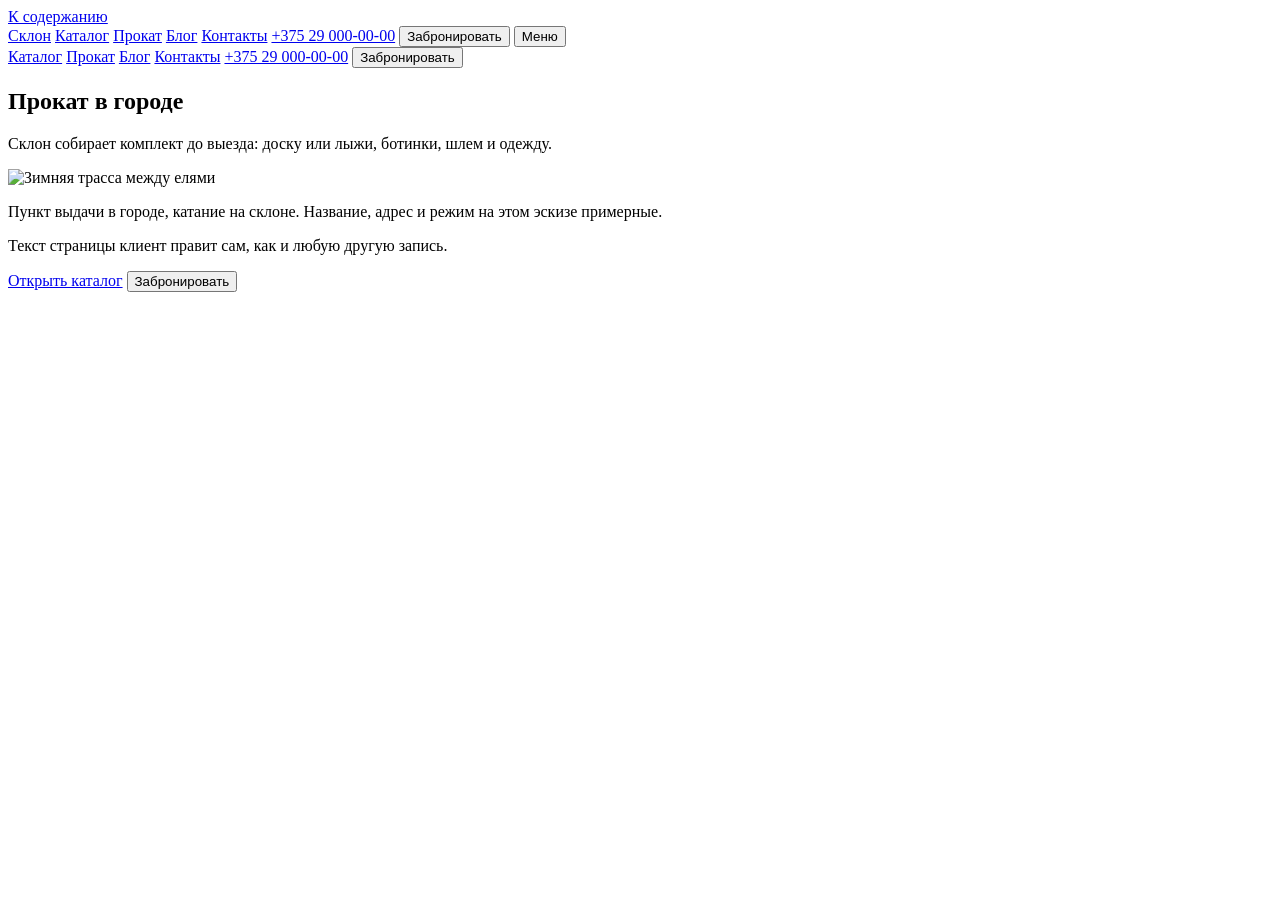
==== about.html @ 4aebed2d "Initial commit: prokat-eskiz from OpenServer" ====
<!DOCTYPE html>
<html lang="ru">
<head>
  <meta charset="utf-8">
  <meta name="viewport" content="width=device-width, initial-scale=1, viewport-fit=cover">
  <meta name="theme-color" content="#18191b">
  <title>О нас. Склон</title>
  <link rel="stylesheet" href="css/site.css">
</head>
<body class="site-page">
<a class="skip" href="#main">К содержанию</a>

<header class="bar">
  <a class="logo" href="index.html">Склон</a>
  <a class="bar-link" href="catalog.html">Каталог</a>
  <a class="bar-link" href="index.html#prokat">Прокат</a>
  <a class="bar-link" href="blog.html">Блог</a>
  <a class="bar-link" href="index.html#kontakty">Контакты</a>
  <span class="spacer"></span>
  <a class="bar-link phone-link" href="tel:+375290000000">+375 29 000-00-00</a>
  <button class="btn" type="button" data-open-book>Забронировать</button>
  <button class="burger" type="button" aria-expanded="false" aria-controls="nav">Меню</button>
</header>
<nav class="nav-panel" id="nav" aria-label="Разделы">
  <a href="catalog.html">Каталог</a>
  <a href="index.html#prokat">Прокат</a>
  <a href="blog.html">Блог</a>
  <a href="index.html#kontakty">Контакты</a>
  <a href="tel:+375290000000">+375 29 000-00-00</a>
  <button class="btn" type="button" data-open-book>Забронировать</button>
</nav>

<main id="main" class="paper article-page">
  <article class="article">
    <h1>Прокат в городе</h1>
    <p class="article-lead">Склон собирает комплект до выезда: доску или лыжи, ботинки, шлем и одежду.</p>
    <img class="article-hero" src="assets/photos/ski-slope-l-kken-verk.jpg" alt="Зимняя трасса между елями" width="1920" height="1280">
    <div class="article-body">
      <p>Пункт выдачи в городе, катание на склоне. Название, адрес и режим на этом эскизе примерные.</p>
      <p>Текст страницы клиент правит сам, как и любую другую запись.</p>
      <div class="article-actions">
        <a class="btn" href="catalog.html">Открыть каталог</a>
        <button class="text-link" type="button" data-open-book>Забронировать</button>
      </div>
    </div>
  </article>
</main>

<script src="js/site.js"></script>
</body>
</html>
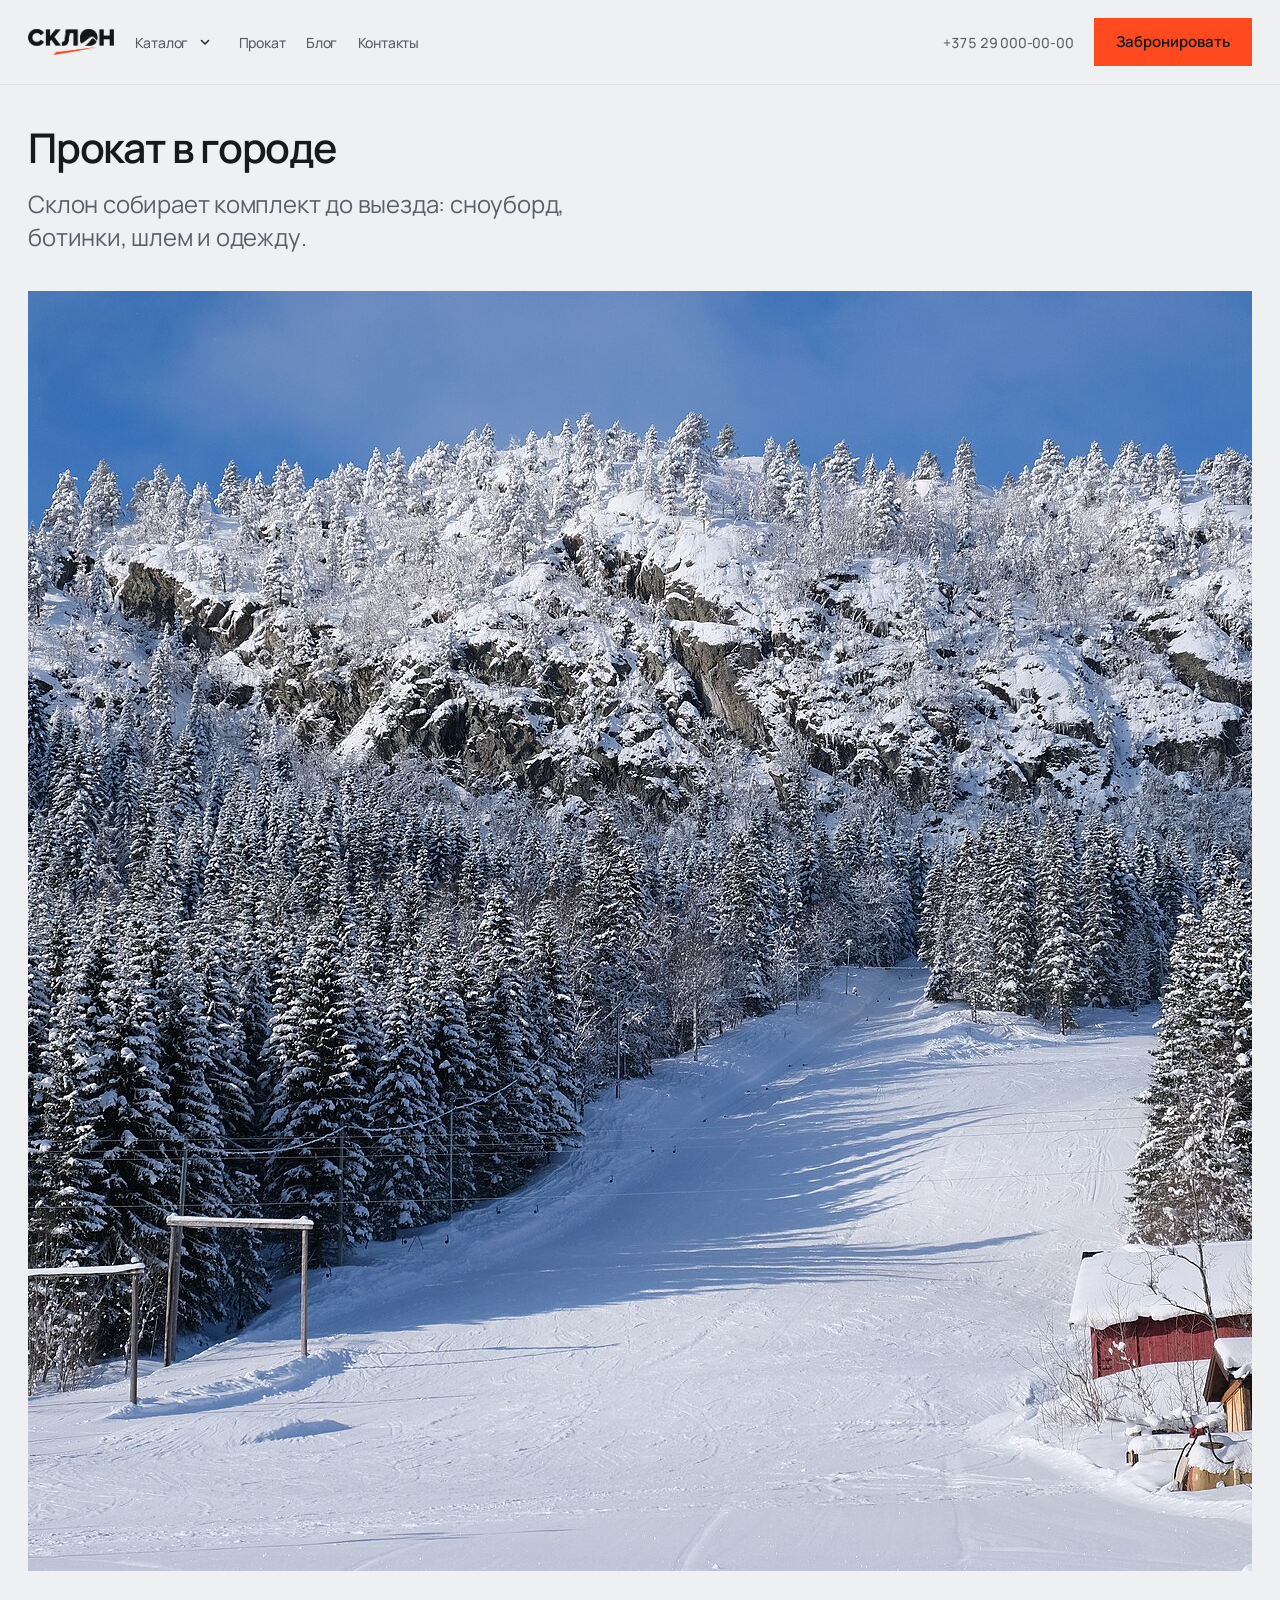
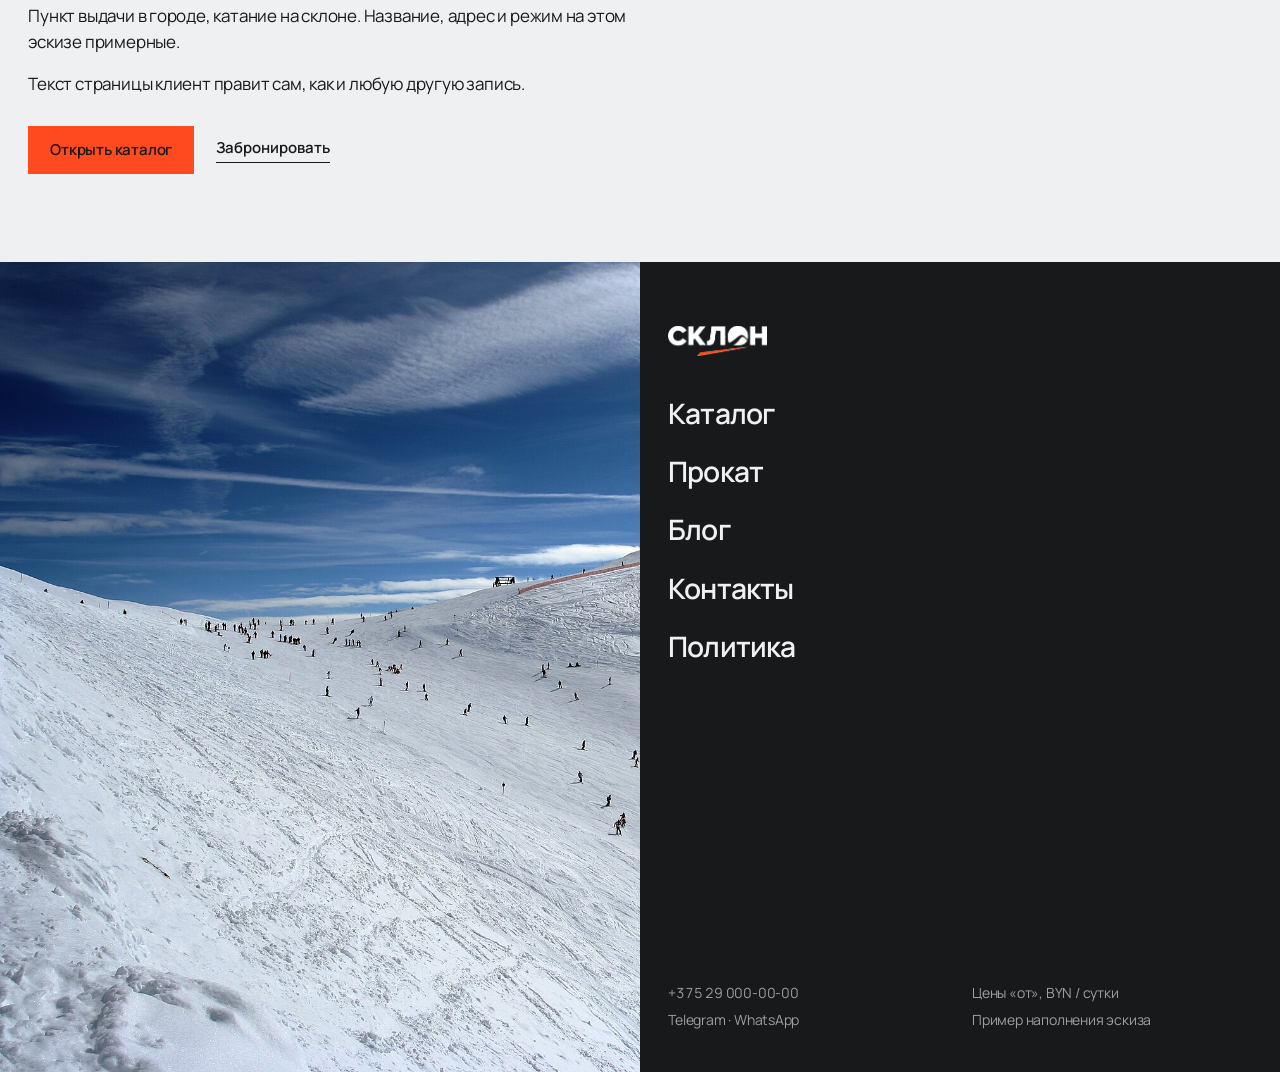
==== commit 7fa310fb: "Sync OpenServer edits: logos, pages, catalog nav Add logo assets and logos.html; refresh site CSS/JS" ====
--- a/about.html
+++ b/about.html
@@ -33,7 +33,7 @@
 <main id="main" class="paper article-page">
   <article class="article">
     <h1>Прокат в городе</h1>
-    <p class="article-lead">Склон собирает комплект до выезда: доску или лыжи, ботинки, шлем и одежду.</p>
+    <p class="article-lead">Склон собирает комплект до выезда: сноуборд, ботинки, шлем и одежду.</p>
     <img class="article-hero" src="assets/photos/ski-slope-l-kken-verk.jpg" alt="Зимняя трасса между елями" width="1920" height="1280">
     <div class="article-body">
       <p>Пункт выдачи в городе, катание на склоне. Название, адрес и режим на этом эскизе примерные.</p>
--- a/css/site.css
+++ b/css/site.css
@@ -0,0 +1,1263 @@
+@font-face {
+  font-family: Manrope;
+  font-style: normal;
+  font-weight: 400 700;
+  font-display: swap;
+  src: url("../assets/fonts/manrope-cyrillic.woff2") format("woff2");
+  unicode-range: U+0301, U+0400-045F, U+0490-0491, U+04B0-04B1, U+2116;
+}
+@font-face {
+  font-family: Manrope;
+  font-style: normal;
+  font-weight: 400 700;
+  font-display: swap;
+  src: url("../assets/fonts/manrope-latin.woff2") format("woff2");
+  unicode-range: U+0000-00FF, U+0131, U+0152-0153, U+02BB-02BC, U+02C6, U+02DA, U+02DC, U+2000-206F, U+20AC, U+2122;
+}
+
+:root {
+  --bg: #18191b;
+  --surface: #222427;
+  --ink: #eff0f1;
+  --muted: #9c9ea3;
+  --accent: #ff4a1f;
+  --accent-ink: #18191b;
+  --paper: #eff0f1;
+  --paper-ink: #18191b;
+  --paper-muted: #5a6068;
+  --paper-surface: #e0e3e6;
+  --margin: clamp(16px, 2.2vw, 32px);
+  --font: Manrope, "Segoe UI", sans-serif;
+  --step-small: 0.8125rem;
+  --step-body: 1.0625rem;
+  --step-lead: clamp(1.2rem, 1.05rem + 0.55vw, 1.5rem);
+  --step-head: clamp(1.85rem, 1.2rem + 2.2vw, 2.75rem);
+  --step-display: clamp(2.75rem, 1.4rem + 5.5vw, 5.5rem);
+  --ease: cubic-bezier(0.16, 1, 0.3, 1);
+  --safe-t: env(safe-area-inset-top, 0px);
+  --safe-b: env(safe-area-inset-bottom, 0px);
+  --safe-l: env(safe-area-inset-left, 0px);
+  --safe-r: env(safe-area-inset-right, 0px);
+}
+
+*, *::before, *::after { box-sizing: border-box; }
+html {
+  scroll-behavior: smooth;
+  -webkit-tap-highlight-color: transparent;
+}
+body {
+  margin: 0;
+  background: var(--bg);
+  color: var(--ink);
+  font-family: var(--font);
+  font-size: var(--step-body);
+  font-weight: 400;
+  line-height: 1.5;
+  letter-spacing: -0.012em;
+  font-variant-numeric: tabular-nums;
+  overflow-x: clip;
+  padding-left: var(--safe-l);
+  padding-right: var(--safe-r);
+}
+img, video { max-width: 100%; display: block; }
+a { color: inherit; text-decoration: none; }
+button, input, select, textarea { font: inherit; }
+:focus-visible {
+  outline: 2px solid var(--accent);
+  outline-offset: 3px;
+}
+.btn:focus-visible { outline-offset: 3px; }
+
+.skip {
+  position: absolute;
+  left: -999px;
+  top: 0;
+}
+.skip:focus {
+  left: calc(var(--margin) + var(--safe-l));
+  top: calc(12px + var(--safe-t));
+  z-index: 100;
+  background: var(--accent);
+  color: var(--accent-ink);
+  padding: 10px 14px;
+}
+
+/* ——— Header ——— */
+.bar {
+  position: absolute;
+  top: 0; left: 0; right: 0;
+  z-index: 20;
+  display: flex;
+  align-items: center;
+  gap: clamp(12px, 1.6vw, 28px);
+  padding: calc(18px + var(--safe-t)) var(--margin) 18px;
+  color: #fff;
+}
+.logo {
+  display: inline-flex;
+  align-items: center;
+  flex-shrink: 0;
+  line-height: 0;
+}
+.logo img {
+  display: block;
+  height: 26px;
+  width: auto;
+}
+.logo .logo-on-dark { display: none; }
+.logo .logo-on-light { display: block; }
+/* Dark hero header / footer: white wordmark */
+body:not(.site-page):not(.product-page) .bar .logo .logo-on-light { display: none; }
+body:not(.site-page):not(.product-page) .bar .logo .logo-on-dark { display: block; }
+.footer-menu .logo .logo-on-light { display: none; }
+.footer-menu .logo .logo-on-dark { display: block; height: 30px; }
+.bar-link {
+  font-size: 14px;
+  font-weight: 500;
+  color: rgba(255,255,255,.78);
+  white-space: nowrap;
+}
+.bar .spacer { flex: 1; min-width: 8px; }
+.btn {
+  display: inline-flex;
+  align-items: center;
+  justify-content: center;
+  min-height: 48px;
+  min-width: 48px;
+  padding: 0 22px;
+  background: var(--accent);
+  color: var(--accent-ink);
+  font-size: 15px;
+  font-weight: 600;
+  border: 0;
+  cursor: pointer;
+  touch-action: manipulation;
+  user-select: none;
+  transition: filter 160ms var(--ease), transform 160ms var(--ease);
+}
+.btn:active { transform: scale(0.98); }
+.btn.ink {
+  background: var(--paper-ink);
+  color: var(--paper);
+}
+.btn.ghost {
+  background: transparent;
+  color: inherit;
+  box-shadow: inset 0 0 0 1px currentColor;
+}
+.btn.wide { width: 100%; }
+.burger {
+  display: none;
+  background: none;
+  border: 0;
+  color: inherit;
+  font: inherit;
+  font-weight: 600;
+  cursor: pointer;
+  min-height: 44px;
+  min-width: 44px;
+  touch-action: manipulation;
+  user-select: none;
+}
+.nav-panel {
+  display: none;
+}
+
+/* Catalog dropdown in header */
+.nav-drop {
+  position: relative;
+  display: inline-flex;
+  align-items: center;
+  gap: 2px;
+}
+.nav-drop-chevron {
+  display: inline-flex;
+  align-items: center;
+  justify-content: center;
+  width: 26px;
+  height: 26px;
+  margin-left: 2px;
+  padding: 0;
+  border: 0;
+  border-radius: 0;
+  background: transparent;
+  color: inherit;
+  cursor: pointer;
+  flex-shrink: 0;
+  opacity: 0.9;
+  transition: transform 180ms var(--ease), opacity 160ms ease;
+}
+.nav-drop-chevron:hover,
+.nav-drop.is-open .nav-drop-chevron {
+  opacity: 1;
+}
+.nav-drop.is-open .nav-drop-chevron {
+  transform: rotate(180deg);
+}
+.nav-drop-panel {
+  display: none;
+  position: absolute;
+  top: 100%;
+  left: 0;
+  z-index: 40;
+  width: max(680px, min(900px, 78vw));
+  padding: 18px 8px 16px;
+  background: var(--paper);
+  color: var(--paper-ink);
+  border: 1px solid var(--paper-surface);
+  box-shadow: 0 18px 48px rgba(24, 25, 27, 0.2);
+  grid-template-columns: repeat(3, minmax(0, 1fr));
+  gap: 2px 8px;
+}
+/* Bridge: padding-top keeps cursor inside the panel while moving down */
+.nav-drop.is-open .nav-drop-panel,
+.nav-drop:hover .nav-drop-panel,
+.nav-drop:focus-within .nav-drop-panel {
+  display: grid;
+}
+.nav-drop-panel a {
+  display: block;
+  padding: 7px 10px;
+  font-size: 13px;
+  font-weight: 500;
+  color: var(--paper-ink);
+  line-height: 1.3;
+  overflow-wrap: anywhere;
+}
+.nav-drop-panel a:hover,
+.nav-drop-panel a:focus-visible {
+  background: var(--paper-surface);
+}
+.nav-drop-panel a:first-child {
+  grid-column: 1 / -1;
+  font-weight: 600;
+  border-bottom: 1px solid var(--paper-surface);
+  margin: 0 8px 6px;
+  padding: 6px 10px 12px;
+}
+.site-page .nav-drop-chevron,
+.product-page .nav-drop-chevron {
+  color: var(--paper-ink);
+}
+.nav-cats {
+  display: none;
+}
+
+/* ——— Hero ——— */
+.hero {
+  position: relative;
+  min-height: 100svh;
+  color: #fff;
+  overflow: hidden;
+}
+.hero-media {
+  position: absolute;
+  inset: 0;
+}
+.hero-media video,
+.hero-media img {
+  position: absolute;
+  inset: 0;
+  width: 100%;
+  height: 100%;
+  object-fit: cover;
+  object-position: 58% 40%;
+  opacity: 0;
+  transition: opacity 1.4s ease;
+}
+.hero-media .is-on { opacity: 1; }
+.hero-media::after {
+  content: "";
+  position: absolute;
+  inset: 0;
+  z-index: 1;
+  background:
+    linear-gradient(180deg, rgba(24,25,27,.42) 0%, rgba(24,25,27,.18) 40%, rgba(24,25,27,.72) 100%);
+}
+.hero-copy {
+  position: absolute;
+  inset: 0;
+  z-index: 2;
+  display: flex;
+  flex-direction: column;
+  justify-content: flex-end;
+  padding: 0 var(--margin) clamp(40px, 6vh, 64px);
+  max-width: none;
+  pointer-events: none;
+}
+.hero-copy > * { pointer-events: auto; }
+.hero-brand {
+  margin: 0 0 8px;
+  font-size: clamp(2.4rem, 6vw, 4.25rem);
+  font-weight: 700;
+  letter-spacing: -0.04em;
+  line-height: 0.95;
+  color: #fff;
+}
+.hero h1 {
+  margin: 0;
+  font-size: clamp(1.55rem, 2.2vw + 0.6rem, 2.35rem);
+  font-weight: 600;
+  line-height: 1.12;
+  letter-spacing: -0.03em;
+  max-width: 18ch;
+  text-wrap: balance;
+  text-transform: none;
+}
+.hero-lead {
+  margin: 18px 0 0;
+  max-width: 38ch;
+  font-size: 17px;
+  line-height: 1.45;
+  color: rgba(255,255,255,.9);
+}
+.hero-actions {
+  display: flex;
+  flex-wrap: wrap;
+  gap: 14px 22px;
+  align-items: center;
+  margin-top: 26px;
+}
+.hero .btn {
+  min-height: 52px;
+  padding: 0 26px;
+  font-size: 16px;
+}
+.text-cta {
+  font: inherit;
+  font-size: 15px;
+  font-weight: 600;
+  border: 0;
+  border-bottom: 1px solid rgba(255,255,255,.65);
+  padding: 0 0 2px;
+  background: none;
+  color: inherit;
+  cursor: pointer;
+}
+.js .hero-copy .hero-brand,
+.js .hero-copy h1,
+.js .hero-copy .hero-lead,
+.js .hero-copy .hero-actions {
+  opacity: 0;
+  transform: translateY(18px);
+  animation: rise 700ms var(--ease) forwards;
+}
+.js .hero-copy h1 { animation-delay: 90ms; }
+.js .hero-copy .hero-lead { animation-delay: 160ms; }
+.js .hero-copy .hero-actions { animation-delay: 220ms; }
+@keyframes rise {
+  to { opacity: 1; transform: none; }
+}
+
+/* ——— Paper / sections ——— */
+.paper { background: var(--paper); color: var(--paper-ink); }
+.section-head {
+  display: flex;
+  align-items: baseline;
+  justify-content: space-between;
+  gap: 20px;
+  margin: 0 0 40px;
+  padding: 0 var(--margin);
+}
+.section-head.tight { margin-bottom: 28px; padding: 0; max-width: none; }
+.section-head h2,
+.group-head h2,
+.how-intro h2,
+.benefits h2,
+.book-inner h2 {
+  margin: 0;
+  font-size: var(--step-head);
+  font-weight: 600;
+  letter-spacing: -0.03em;
+  line-height: 1.15;
+  text-wrap: balance;
+}
+.section-head p,
+.group-head p,
+.how-intro p {
+  margin: 8px 0 0;
+  font-size: 15px;
+  color: var(--paper-muted);
+  max-width: 46ch;
+  line-height: 1.45;
+}
+.text-link {
+  font-size: 15px;
+  font-weight: 600;
+  border-bottom: 1px solid currentColor;
+  flex-shrink: 0;
+}
+
+/* ——— Catalog (dir3: 4 cards + archive rows) ——— */
+.catalog {
+  padding: 56px 0 40px;
+  min-height: 70vh;
+}
+.site-page .catalog,
+.product-page .catalog {
+  padding-top: 40px;
+}
+.cat-group {
+  margin: 0 0 48px;
+  padding: 0 var(--margin);
+}
+.group-head { margin-bottom: 18px; }
+.grid4 {
+  display: grid;
+  grid-template-columns: repeat(4, minmax(0, 1fr));
+  gap: 14px;
+}
+.card {
+  display: grid;
+  grid-template-rows: auto 1fr;
+  gap: 10px;
+  min-width: 0;
+  color: inherit;
+  padding-bottom: 12px;
+  border-bottom: 1px solid var(--paper-surface);
+}
+.card-media {
+  aspect-ratio: 1;
+  background: #fff;
+  overflow: hidden;
+  position: relative;
+}
+.card-media img {
+  width: 100%;
+  height: 100%;
+  object-fit: contain;
+  mix-blend-mode: multiply;
+  transition: transform 420ms var(--ease);
+}
+.card-media img[src=""],
+.card-media img:not([src]) {
+  opacity: 0;
+}
+.card-meta {
+  display: grid;
+  grid-template-columns: minmax(0, 1fr) auto;
+  gap: 4px 10px;
+  align-items: baseline;
+}
+.card-meta h3 {
+  margin: 0;
+  font-size: 15px;
+  font-weight: 600;
+  letter-spacing: -0.02em;
+  line-height: 1.25;
+  overflow-wrap: anywhere;
+  grid-column: 1;
+  display: -webkit-box;
+  -webkit-line-clamp: 2;
+  -webkit-box-orient: vertical;
+  overflow: hidden;
+}
+.card-meta .price {
+  margin: 0;
+  font-size: 14px;
+  font-weight: 600;
+  color: var(--paper-ink);
+  white-space: nowrap;
+  grid-column: 2;
+  grid-row: 1;
+}
+.card-meta .more {
+  grid-column: 1;
+  grid-row: 2;
+  font-size: 13px;
+  color: var(--paper-muted);
+  font-weight: 500;
+}
+.archive {
+  display: grid;
+  grid-template-columns: 1fr 1fr;
+  gap: 0 40px;
+  margin-top: 20px;
+  border-top: 1px solid var(--paper-surface);
+}
+.archive a {
+  display: grid;
+  grid-template-columns: minmax(0, 1fr) auto;
+  gap: 12px;
+  padding: 12px 0;
+  border-bottom: 1px solid var(--paper-surface);
+  font-size: 14px;
+  font-weight: 500;
+  min-width: 0;
+}
+.archive a span:first-child {
+  overflow-wrap: anywhere;
+}
+.archive a span:last-child {
+  color: var(--paper-muted);
+  font-weight: 600;
+  white-space: nowrap;
+}
+.archive-extra { margin-top: 0; border-top: 0; }
+
+.photo-band {
+  height: clamp(140px, 18vw, 240px);
+  overflow: hidden;
+  margin: 4px 0 48px;
+}
+.photo-band img {
+  width: 100%;
+  height: 100%;
+  object-fit: cover;
+  object-position: center 42%;
+}
+
+/* ——— How it works ——— */
+.how {
+  background: var(--bg);
+  color: var(--ink);
+  padding: 72px 0 80px;
+}
+.how-intro {
+  margin: 0 0 32px;
+  padding: 0 var(--margin);
+}
+.how-intro h2 { color: var(--ink); }
+.how-intro p { color: var(--muted); }
+.how-grid {
+  display: grid;
+  grid-template-columns: 1fr 1fr;
+  gap: 2px;
+  max-width: 1600px;
+  margin: 0 auto;
+}
+.how-card {
+  display: grid;
+  grid-template-columns: 1.1fr 0.9fr;
+  min-height: 280px;
+  background: var(--surface);
+}
+.how-card:nth-child(even) { grid-template-columns: 0.9fr 1.1fr; }
+.how-card:nth-child(even) img { order: 2; }
+.how-card img {
+  width: 100%;
+  height: 100%;
+  min-height: 280px;
+  object-fit: cover;
+}
+.how-copy {
+  display: flex;
+  flex-direction: column;
+  justify-content: center;
+  padding: 32px clamp(20px, 3vw, 40px);
+  gap: 10px;
+}
+.how-copy h3 {
+  margin: 0;
+  font-size: clamp(1.6rem, 2.4vw, 2.2rem);
+  font-weight: 700;
+  letter-spacing: -0.03em;
+  line-height: 1.05;
+}
+.how-copy p {
+  margin: 0;
+  max-width: 32ch;
+  color: var(--muted);
+  font-size: 16px;
+  line-height: 1.45;
+}
+
+/* ——— Benefits ——— */
+.benefits {
+  background: var(--paper);
+  color: var(--paper-ink);
+  padding: 88px var(--margin);
+}
+.benefits-inner {
+  margin: 0;
+}
+.benefits h2 {
+  margin: 0 0 40px;
+  max-width: 14ch;
+}
+.benefit-list {
+  list-style: none;
+  margin: 0;
+  padding: 0;
+}
+.benefit-list li {
+  display: grid;
+  grid-template-columns: minmax(140px, 0.36fr) 1fr;
+  gap: 20px;
+  align-items: baseline;
+  padding: 20px 0;
+  border-top: 1px solid var(--paper-surface);
+}
+.benefit-list li:last-child { border-bottom: 1px solid var(--paper-surface); }
+.benefit-name {
+  font-size: clamp(1.25rem, 1.8vw, 1.65rem);
+  font-weight: 600;
+  letter-spacing: -0.03em;
+  line-height: 1.2;
+}
+.benefit-list li > span:last-child {
+  font-size: 16px;
+  font-weight: 400;
+  color: var(--paper-muted);
+  line-height: 1.45;
+  max-width: 48ch;
+}
+
+/* ——— Blog ——— */
+.blog {
+  background: var(--paper);
+  color: var(--paper-ink);
+  padding: 24px var(--margin) 88px;
+}
+.blog-page {
+  padding-top: 40px;
+  min-height: 70vh;
+}
+.blog-page .section-head {
+  padding: 0;
+  margin-bottom: 40px;
+}
+.page-title {
+  margin: 0;
+  font-size: clamp(2rem, 3vw, 2.8rem);
+  font-weight: 600;
+  letter-spacing: -0.03em;
+  line-height: 1.1;
+}
+.field-label {
+  margin: 0 0 8px;
+  font-size: 13px;
+  font-weight: 600;
+}
+.blog-inner {
+  margin: 0;
+}
+.blog-grid {
+  list-style: none;
+  margin: 0;
+  padding: 0;
+  display: grid;
+  grid-template-columns: repeat(3, minmax(0, 1fr));
+  gap: 28px 22px;
+}
+.blog-grid a {
+  display: flex;
+  flex-direction: column;
+  gap: 12px;
+  min-width: 0;
+  color: inherit;
+}
+.blog-grid img {
+  aspect-ratio: 4/3;
+  width: 100%;
+  object-fit: cover;
+  background: var(--paper-surface);
+}
+.blog-grid h2,
+.blog-grid h3 {
+  margin: 0;
+  font-size: 1.2rem;
+  font-weight: 600;
+  letter-spacing: -0.02em;
+  line-height: 1.25;
+  overflow-wrap: anywhere;
+}
+.blog-grid p {
+  margin: 0;
+  font-size: 15px;
+  color: var(--paper-muted);
+  max-width: 36ch;
+  display: -webkit-box;
+  -webkit-line-clamp: 3;
+  -webkit-box-orient: vertical;
+  overflow: hidden;
+}
+.blog-grid .when {
+  font-size: 13px;
+  color: var(--paper-muted);
+}
+
+/* ——— Article ——— */
+.article-page {
+  padding: 40px var(--margin) 88px;
+  min-height: 70vh;
+}
+.article {
+  max-width: none;
+  width: 100%;
+}
+.article-kicker {
+  margin: 0 0 14px;
+  font-size: 13px;
+  font-weight: 500;
+  color: var(--paper-muted);
+}
+.article-kicker a {
+  color: inherit;
+  border-bottom: 1px solid currentColor;
+}
+.article h1 {
+  margin: 0;
+  font-size: clamp(2rem, 3.2vw, 3rem);
+  font-weight: 600;
+  letter-spacing: -0.03em;
+  line-height: 1.1;
+  max-width: 22ch;
+  text-wrap: balance;
+}
+.article-lead {
+  margin: 18px 0 0;
+  max-width: 42ch;
+  font-size: var(--step-lead);
+  color: var(--paper-muted);
+  line-height: 1.4;
+}
+.article-hero {
+  width: 100%;
+  aspect-ratio: 16/9;
+  object-fit: cover;
+  margin: 36px 0 0;
+  background: var(--paper-surface);
+}
+.article-body {
+  margin-top: 32px;
+  max-width: 62ch;
+  display: grid;
+  gap: 16px;
+}
+.article-body p {
+  margin: 0;
+  font-size: var(--step-body);
+  line-height: 1.55;
+}
+.article-actions {
+  display: flex;
+  flex-wrap: wrap;
+  gap: 14px 22px;
+  align-items: center;
+  margin-top: 12px;
+}
+.article-actions .text-link {
+  background: none;
+  border: 0;
+  border-bottom: 1px solid currentColor;
+  padding: 0 0 2px;
+  font: inherit;
+  font-size: 15px;
+  font-weight: 600;
+  color: inherit;
+  cursor: pointer;
+}
+
+/* ——— Kit / design system page ——— */
+.kit-page .kit-section {
+  margin-top: 56px;
+}
+.kit-page .kit-section h2 {
+  margin: 0 0 18px;
+  font-size: 1.25rem;
+  font-weight: 600;
+  letter-spacing: -0.02em;
+}
+.kit-page .kit-section > p {
+  margin: 0 0 16px;
+  max-width: 46ch;
+  color: var(--paper-muted);
+}
+.swatches {
+  display: grid;
+  grid-template-columns: repeat(4, minmax(0, 1fr));
+  gap: 12px;
+}
+.swatch {
+  min-height: 120px;
+  padding: 16px;
+  display: flex;
+  flex-direction: column;
+  justify-content: flex-end;
+  gap: 4px;
+  font-size: 13px;
+}
+.swatch strong { font-size: 15px; }
+.type-sample {
+  margin: 0 0 12px;
+  font-size: clamp(1.8rem, 3vw, 2.6rem);
+  font-weight: 600;
+  letter-spacing: -0.03em;
+  line-height: 1.1;
+}
+.kit-row {
+  display: flex;
+  flex-wrap: wrap;
+  gap: 16px 22px;
+  align-items: center;
+}
+@media (max-width: 700px) {
+  .swatches { grid-template-columns: 1fr 1fr; }
+}
+
+/* ——— Contact ——— */
+.contact {
+  position: relative;
+  min-height: 100svh;
+  overflow: hidden;
+}
+.contact-photo {
+  position: absolute;
+  inset: 0;
+}
+.contact-photo img {
+  width: 100%;
+  height: 100%;
+  object-fit: cover;
+}
+.visit-card {
+  position: sticky;
+  top: calc(60px + var(--safe-t));
+  z-index: 2;
+  width: min(380px, calc(100% - 2 * var(--margin)));
+  margin: 60px var(--margin) 80px auto;
+  background: var(--paper);
+  color: var(--paper-ink);
+  padding: 32px 32px 0;
+  overflow: hidden;
+}
+.visit-card h2 {
+  margin: 0 0 12px;
+  font-size: 1.65rem;
+  font-weight: 600;
+  letter-spacing: -0.02em;
+}
+.visit-card .addr {
+  margin: 0 0 16px;
+  font-size: 15px;
+  line-height: 1.45;
+  overflow-wrap: anywhere;
+}
+.hours {
+  list-style: none;
+  margin: 0 0 16px;
+  padding: 0;
+  font-size: 14px;
+}
+.hours li {
+  display: flex;
+  justify-content: space-between;
+  gap: 16px;
+  padding: 4px 0;
+}
+.hours span:first-child { color: var(--paper-muted); }
+.visit-card .phone {
+  display: block;
+  margin: 0 0 24px;
+  font-size: 18px;
+  font-weight: 600;
+  overflow-wrap: anywhere;
+}
+.visit-card .btn {
+  margin: 0 -32px;
+  width: calc(100% + 64px);
+}
+
+.book-modal {
+  padding: 0;
+  border: 0;
+  max-width: none;
+  max-height: none;
+  width: calc(100% - 2 * var(--margin));
+  margin: auto;
+  background: transparent;
+  color: var(--paper-ink);
+}
+.book-modal::backdrop {
+  background: rgba(24, 25, 27, 0.55);
+}
+.book-modal-panel {
+  position: relative;
+  background: var(--paper);
+  padding: clamp(28px, 4vw, 56px) var(--margin);
+  max-height: min(90vh, 900px);
+  overflow: auto;
+}
+.book-modal-close {
+  position: absolute;
+  top: 12px;
+  right: 12px;
+  width: 44px;
+  height: 44px;
+  border: 0;
+  background: transparent;
+  color: var(--paper-muted);
+  font-size: 28px;
+  line-height: 1;
+  cursor: pointer;
+}
+.book-modal-close:hover { color: var(--paper-ink); }
+.book-inner {
+  margin: 0;
+  display: grid;
+  grid-template-columns: 0.9fr 1.1fr;
+  gap: 48px;
+  align-items: start;
+}
+.book-inner > div > p {
+  margin: 12px 0 0;
+  max-width: 36ch;
+  color: var(--paper-muted);
+  font-size: 16px;
+  line-height: 1.45;
+}
+.form {
+  display: grid;
+  gap: 14px;
+  max-width: none;
+  width: 100%;
+}
+.form label {
+  display: grid;
+  gap: 6px;
+  font-size: 14px;
+  font-weight: 500;
+}
+.form input,
+.form textarea,
+.form select {
+  min-height: 48px;
+  padding: 10px 12px;
+  border: 1px solid var(--paper-surface);
+  background: #fff;
+  color: var(--paper-ink);
+  font-size: 16px;
+  width: 100%;
+  max-width: 100%;
+}
+.form .btn { width: 100%; }
+.form-note {
+  margin: 0;
+  font-size: 13px;
+  color: var(--paper-muted);
+  min-height: 1.2em;
+}
+
+/* ——— Footer ——— */
+.footer {
+  display: grid;
+  grid-template-columns: 1fr 1fr;
+  min-height: 90svh;
+  background: var(--bg);
+  color: var(--ink);
+}
+.footer-photo { overflow: hidden; min-height: 100%; }
+.footer-photo img {
+  width: 100%;
+  height: 100%;
+  object-fit: cover;
+  object-position: left center;
+}
+.footer-menu {
+  padding: 64px var(--margin) calc(36px + var(--safe-b));
+  display: flex;
+  flex-direction: column;
+}
+.footer-menu .logo { margin-bottom: 36px; }
+.footer-menu nav {
+  display: flex;
+  flex-direction: column;
+  gap: 16px;
+}
+.footer-menu nav a {
+  font-size: clamp(1.45rem, 2.2vw, 2rem);
+  font-weight: 600;
+  letter-spacing: -0.03em;
+  transition: transform 280ms var(--ease), color 280ms var(--ease);
+}
+.footer-meta {
+  display: grid;
+  grid-template-columns: 1fr 1fr;
+  gap: 24px;
+  margin-top: auto;
+  padding-top: 48px;
+  font-size: 14px;
+  color: var(--muted);
+}
+.footer-meta p { margin: 0 0 6px; overflow-wrap: anywhere; }
+
+/* ——— Interior pages (catalog, product, blog…) ——— */
+.site-page,
+.product-page {
+  background: var(--paper);
+  color: var(--paper-ink);
+  min-height: 100vh;
+}
+.site-page .bar,
+.product-page .bar {
+  position: sticky;
+  top: 0;
+  background: var(--paper);
+  color: var(--paper-ink);
+  border-bottom: 1px solid var(--paper-surface);
+}
+.site-page .bar-link,
+.product-page .bar-link { color: var(--paper-muted); }
+.site-page .bar-link[aria-current="page"],
+.product-page .bar-link[aria-current="page"],
+.site-page .bar-link:hover,
+.product-page .bar-link:hover { color: var(--paper-ink); }
+.site-page .logo,
+.product-page .logo { color: var(--paper-ink); }
+.site-page .phone-link,
+.product-page .phone-link { color: var(--paper-muted); }
+.pdp {
+  display: grid;
+  grid-template-columns: 1.05fr 0.95fr;
+  gap: clamp(28px, 3vw, 40px);
+  margin: 0;
+  padding: 56px var(--margin) 80px;
+  width: 100%;
+  max-width: none;
+}
+.pdp-media {
+  min-height: 520px;
+  background: #fff;
+  display: grid;
+  place-items: center;
+  overflow: hidden;
+}
+.pdp-media img {
+  width: 72%;
+  max-height: 70vh;
+  object-fit: contain;
+  mix-blend-mode: multiply;
+}
+.pdp-side {
+  position: sticky;
+  top: 88px;
+  align-self: start;
+  min-width: 0;
+}
+.pdp-side .cat {
+  margin: 0 0 6px;
+  font-size: 12px;
+  letter-spacing: 0.07em;
+  text-transform: uppercase;
+  color: var(--paper-muted);
+  overflow-wrap: anywhere;
+}
+.pdp-side h1 {
+  margin: 0 0 8px;
+  font-size: clamp(1.55rem, 2.2vw, 2.05rem);
+  font-weight: 600;
+  letter-spacing: -0.02em;
+  line-height: 1.15;
+  overflow-wrap: anywhere;
+}
+.pdp-side .from {
+  margin: 0 0 22px;
+  font-size: 22px;
+  font-weight: 700;
+  color: var(--accent);
+}
+.sizes, .choices {
+  display: flex;
+  flex-wrap: wrap;
+  gap: 8px;
+  margin-bottom: 22px;
+}
+.sizes button, .choices button {
+  min-width: 48px;
+  min-height: 44px;
+  padding: 0 12px;
+  border: 1px solid var(--paper-surface);
+  background: #fff;
+  font: inherit;
+  font-size: 14px;
+  font-weight: 600;
+  cursor: pointer;
+  color: var(--paper-ink);
+  touch-action: manipulation;
+  user-select: none;
+}
+.sizes button[aria-pressed="true"],
+.choices button[aria-pressed="true"] {
+  border-color: var(--paper-ink);
+  background: var(--paper-ink);
+  color: #fff;
+}
+.specs {
+  list-style: none;
+  margin: 0 0 24px;
+  padding: 0;
+}
+.specs li {
+  display: grid;
+  grid-template-columns: minmax(100px, 1fr) 1.2fr;
+  gap: 12px;
+  padding: 10px 0;
+  border-bottom: 1px solid var(--paper-surface);
+  font-size: 14px;
+}
+.specs span:first-child { color: var(--paper-muted); }
+.specs span:last-child { overflow-wrap: anywhere; }
+.product-actions {
+  display: flex;
+  flex-wrap: wrap;
+  gap: 12px;
+  align-items: center;
+}
+.related {
+  display: grid;
+  grid-template-columns: repeat(4, minmax(0, 1fr));
+  gap: 12px;
+  margin-top: 28px;
+  padding-top: 20px;
+  border-top: 1px solid var(--paper-surface);
+}
+.related a {
+  display: grid;
+  gap: 6px;
+  font-size: 13px;
+  font-weight: 600;
+  min-width: 0;
+}
+.related a > :not(span) {
+  overflow: hidden;
+  text-overflow: ellipsis;
+  display: -webkit-box;
+  -webkit-line-clamp: 2;
+  -webkit-box-orient: vertical;
+}
+.related span {
+  aspect-ratio: 1;
+  background: #fff;
+  overflow: hidden;
+}
+.related img {
+  width: 100%;
+  height: 100%;
+  object-fit: contain;
+  mix-blend-mode: multiply;
+}
+
+/* ——— Hover (fine pointer only) ——— */
+@media (hover: hover) and (pointer: fine) {
+  .btn:hover { filter: brightness(1.06); }
+  .bar-link:hover { color: #fff; }
+  .site-page .bar-link:hover,
+  .product-page .bar-link:hover { color: var(--paper-ink); }
+  .card:hover .card-media img { transform: scale(1.08); }
+  .card:hover .more { color: var(--paper-ink); }
+  .footer-menu nav a:hover {
+    transform: translateX(12px);
+    color: #fff;
+  }
+  .text-link:hover,
+  .text-cta:hover { opacity: 0.85; }
+}
+
+@media (prefers-reduced-motion: reduce) {
+  html { scroll-behavior: auto; }
+  *, *::before, *::after {
+    animation: none !important;
+    transition: none !important;
+  }
+  .hero-media video,
+  .hero-media img { transition: none; }
+}
+
+/* ——— Responsive ——— */
+@media (max-width: 1200px) {
+  .grid4 { grid-template-columns: repeat(3, minmax(0, 1fr)); }
+  .how-card,
+  .how-card:nth-child(even) { grid-template-columns: 1fr; }
+  .how-card:nth-child(even) img { order: 0; }
+  .how-card img { min-height: 200px; }
+}
+
+@media (max-width: 980px) {
+  .archive { grid-template-columns: 1fr; gap: 0; }
+  .bar-link { display: none; }
+  .nav-drop { display: none; }
+  .burger { display: inline-flex; margin-left: 8px; }
+  .nav-panel.is-open {
+    display: flex;
+    flex-direction: column;
+    gap: 4px;
+    position: fixed;
+    inset: 0;
+    z-index: 30;
+    padding: calc(72px + var(--safe-t)) var(--margin) calc(24px + var(--safe-b));
+    background: rgba(24, 25, 27, .97);
+    overflow-y: auto;
+  }
+  .nav-panel.is-open a {
+    font-size: 1.35rem;
+    font-weight: 600;
+    padding: 14px 0;
+    border-bottom: 1px solid rgba(255,255,255,.08);
+  }
+  .nav-panel.is-open .nav-cats {
+    display: grid;
+    max-height: 42vh;
+    overflow: auto;
+    margin: 0 0 8px;
+    padding: 0 0 8px;
+    border-bottom: 1px solid rgba(255,255,255,.12);
+  }
+  .nav-panel.is-open .nav-cats a {
+    font-size: 0.95rem;
+    font-weight: 500;
+    padding: 9px 0;
+    color: rgba(255,255,255,.78);
+    border-bottom: 1px solid rgba(255,255,255,.06);
+  }
+  .nav-panel.is-open .nav-cats a:first-child {
+    font-weight: 600;
+    color: #fff;
+  }
+  .nav-panel.is-open .btn {
+    margin-top: 20px;
+    width: 100%;
+  }
+  .grid4 { grid-template-columns: repeat(2, minmax(0, 1fr)); gap: 22px 14px; }
+  .how-grid { grid-template-columns: 1fr; }
+  .benefit-list li { grid-template-columns: 1fr; gap: 6px; padding: 16px 0; }
+  .blog-grid { grid-template-columns: 1fr; }
+  .book-inner { grid-template-columns: 1fr; gap: 28px; }
+  .footer { grid-template-columns: 1fr; min-height: auto; }
+  .footer-photo { min-height: 42svh; }
+  .pdp { grid-template-columns: 1fr; }
+  .pdp-side { position: static; }
+  .pdp-media { min-height: 360px; }
+  .related { grid-template-columns: repeat(2, minmax(0, 1fr)); }
+  .visit-card {
+    position: relative;
+    top: auto;
+    margin: 48px var(--margin) 0;
+    width: auto;
+  }
+  .contact {
+    min-height: auto;
+    display: flex;
+    flex-direction: column;
+  }
+  .contact-photo {
+    position: relative;
+    height: 52svh;
+  }
+  .catalog { padding: 56px 0 32px; }
+  .hero h1 { font-size: clamp(2.4rem, 11vw, 3.4rem); }
+}
+
+@media (max-width: 560px) {
+  .grid4 { grid-template-columns: 1fr 1fr; gap: 18px 12px; }
+  .card-meta h3 { font-size: 14px; }
+  .card-meta .price { font-size: 13px; }
+  .hero-actions { flex-direction: column; align-items: flex-start; }
+  .hero .btn { width: 100%; max-width: 320px; }
+  .section-head { flex-direction: column; align-items: flex-start; gap: 12px; }
+  .footer-meta { grid-template-columns: 1fr; }
+}
+
+@media (max-width: 400px) {
+  .grid4 { grid-template-columns: 1fr; }
+}
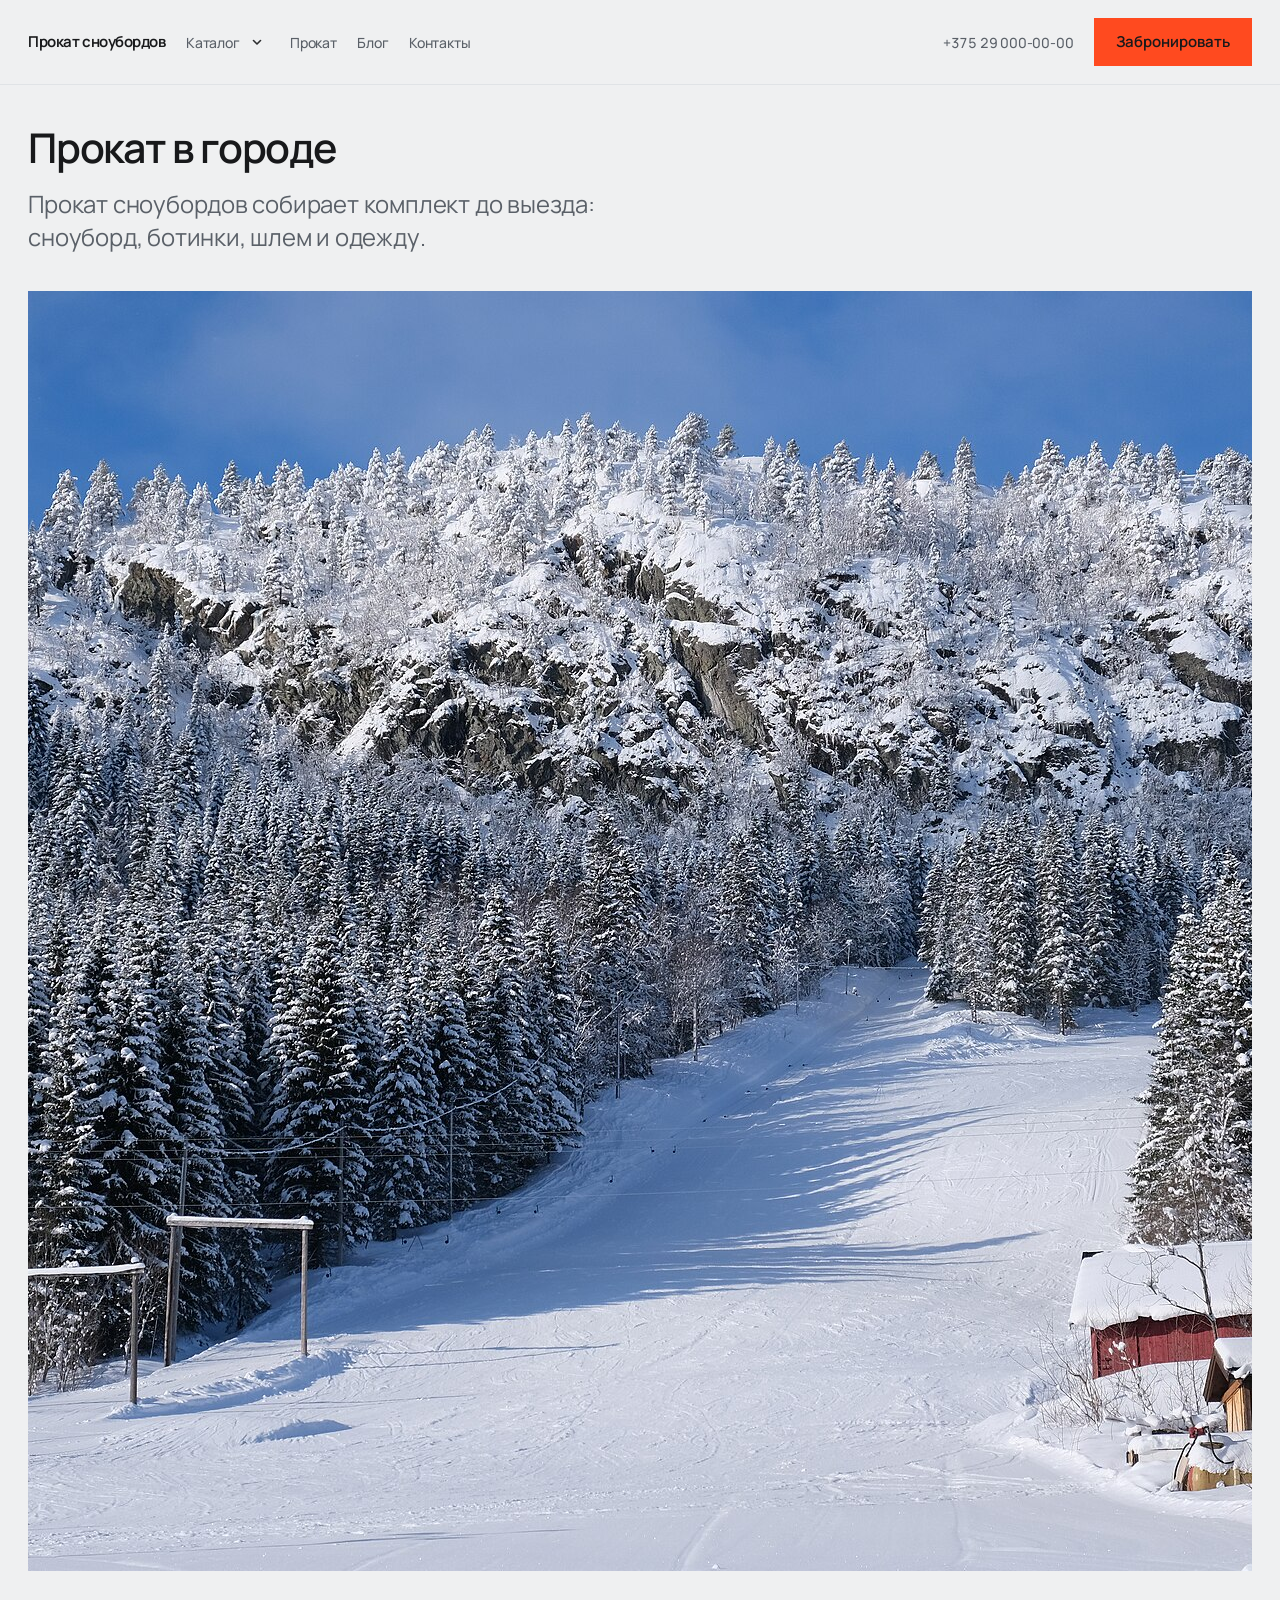
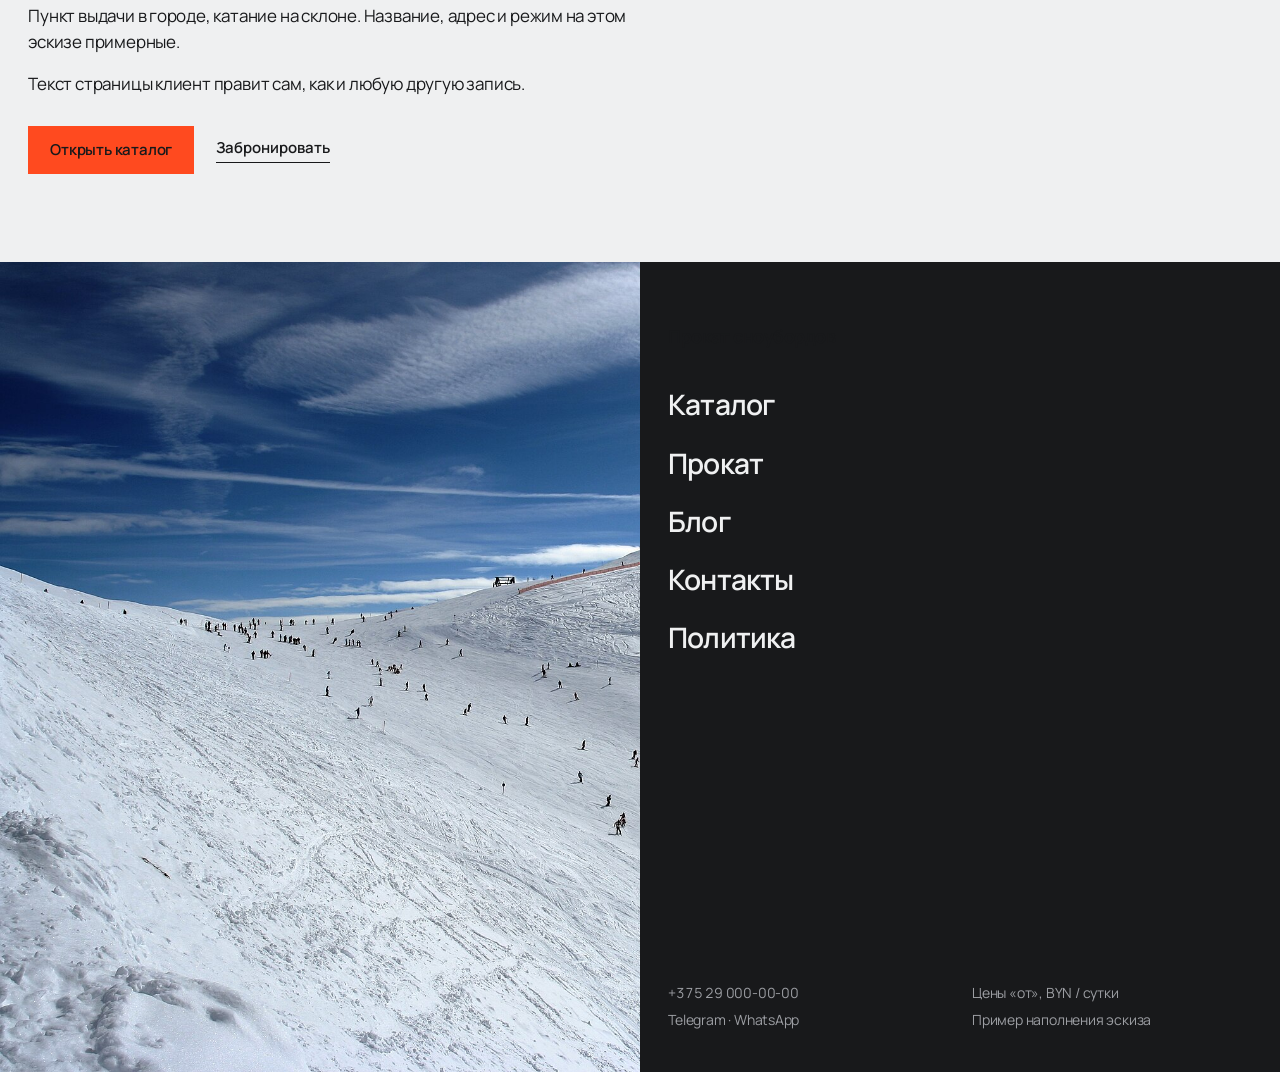
==== commit ca2903a2: "Replace placeholder brand Склон with Прокат сноубордов Switch header/footer to text logo (PNG wordma" ====
--- a/about.html
+++ b/about.html
@@ -1,51 +1,51 @@
-<!DOCTYPE html>
-<html lang="ru">
-<head>
-  <meta charset="utf-8">
-  <meta name="viewport" content="width=device-width, initial-scale=1, viewport-fit=cover">
-  <meta name="theme-color" content="#18191b">
-  <title>О нас. Склон</title>
-  <link rel="stylesheet" href="css/site.css">
-</head>
-<body class="site-page">
-<a class="skip" href="#main">К содержанию</a>
-
-<header class="bar">
-  <a class="logo" href="index.html">Склон</a>
-  <a class="bar-link" href="catalog.html">Каталог</a>
-  <a class="bar-link" href="index.html#prokat">Прокат</a>
-  <a class="bar-link" href="blog.html">Блог</a>
-  <a class="bar-link" href="index.html#kontakty">Контакты</a>
-  <span class="spacer"></span>
-  <a class="bar-link phone-link" href="tel:+375290000000">+375 29 000-00-00</a>
-  <button class="btn" type="button" data-open-book>Забронировать</button>
-  <button class="burger" type="button" aria-expanded="false" aria-controls="nav">Меню</button>
-</header>
-<nav class="nav-panel" id="nav" aria-label="Разделы">
-  <a href="catalog.html">Каталог</a>
-  <a href="index.html#prokat">Прокат</a>
-  <a href="blog.html">Блог</a>
-  <a href="index.html#kontakty">Контакты</a>
-  <a href="tel:+375290000000">+375 29 000-00-00</a>
-  <button class="btn" type="button" data-open-book>Забронировать</button>
-</nav>
-
-<main id="main" class="paper article-page">
-  <article class="article">
-    <h1>Прокат в городе</h1>
-    <p class="article-lead">Склон собирает комплект до выезда: сноуборд, ботинки, шлем и одежду.</p>
-    <img class="article-hero" src="assets/photos/ski-slope-l-kken-verk.jpg" alt="Зимняя трасса между елями" width="1920" height="1280">
-    <div class="article-body">
-      <p>Пункт выдачи в городе, катание на склоне. Название, адрес и режим на этом эскизе примерные.</p>
-      <p>Текст страницы клиент правит сам, как и любую другую запись.</p>
-      <div class="article-actions">
-        <a class="btn" href="catalog.html">Открыть каталог</a>
-        <button class="text-link" type="button" data-open-book>Забронировать</button>
-      </div>
-    </div>
-  </article>
-</main>
-
-<script src="js/site.js"></script>
-</body>
-</html>
+<!DOCTYPE html>
+<html lang="ru">
+<head>
+  <meta charset="utf-8">
+  <meta name="viewport" content="width=device-width, initial-scale=1, viewport-fit=cover">
+  <meta name="theme-color" content="#18191b">
+  <title>О нас. Прокат сноубордов</title>
+  <link rel="stylesheet" href="css/site.css">
+</head>
+<body class="site-page">
+<a class="skip" href="#main">К содержанию</a>
+
+<header class="bar">
+  <a class="logo" href="index.html">Прокат сноубордов</a>
+  <a class="bar-link" href="catalog.html">Каталог</a>
+  <a class="bar-link" href="index.html#prokat">Прокат</a>
+  <a class="bar-link" href="blog.html">Блог</a>
+  <a class="bar-link" href="index.html#kontakty">Контакты</a>
+  <span class="spacer"></span>
+  <a class="bar-link phone-link" href="tel:+375290000000">+375 29 000-00-00</a>
+  <button class="btn" type="button" data-open-book>Забронировать</button>
+  <button class="burger" type="button" aria-expanded="false" aria-controls="nav">Меню</button>
+</header>
+<nav class="nav-panel" id="nav" aria-label="Разделы">
+  <a href="catalog.html">Каталог</a>
+  <a href="index.html#prokat">Прокат</a>
+  <a href="blog.html">Блог</a>
+  <a href="index.html#kontakty">Контакты</a>
+  <a href="tel:+375290000000">+375 29 000-00-00</a>
+  <button class="btn" type="button" data-open-book>Забронировать</button>
+</nav>
+
+<main id="main" class="paper article-page">
+  <article class="article">
+    <h1>Прокат в городе</h1>
+    <p class="article-lead">Прокат сноубордов собирает комплект до выезда: сноуборд, ботинки, шлем и одежду.</p>
+    <img class="article-hero" src="assets/photos/ski-slope-l-kken-verk.jpg" alt="Зимняя трасса между елями" width="1920" height="1280">
+    <div class="article-body">
+      <p>Пункт выдачи в городе, катание на склоне. Название, адрес и режим на этом эскизе примерные.</p>
+      <p>Текст страницы клиент правит сам, как и любую другую запись.</p>
+      <div class="article-actions">
+        <a class="btn" href="catalog.html">Открыть каталог</a>
+        <button class="text-link" type="button" data-open-book>Забронировать</button>
+      </div>
+    </div>
+  </article>
+</main>
+
+<script src="js/site.js"></script>
+</body>
+</html>
--- a/css/site.css
+++ b/css/site.css
@@ -1,1263 +1,1267 @@
-@font-face {
-  font-family: Manrope;
-  font-style: normal;
-  font-weight: 400 700;
-  font-display: swap;
-  src: url("../assets/fonts/manrope-cyrillic.woff2") format("woff2");
-  unicode-range: U+0301, U+0400-045F, U+0490-0491, U+04B0-04B1, U+2116;
-}
-@font-face {
-  font-family: Manrope;
-  font-style: normal;
-  font-weight: 400 700;
-  font-display: swap;
-  src: url("../assets/fonts/manrope-latin.woff2") format("woff2");
-  unicode-range: U+0000-00FF, U+0131, U+0152-0153, U+02BB-02BC, U+02C6, U+02DA, U+02DC, U+2000-206F, U+20AC, U+2122;
-}
-
-:root {
-  --bg: #18191b;
-  --surface: #222427;
-  --ink: #eff0f1;
-  --muted: #9c9ea3;
-  --accent: #ff4a1f;
-  --accent-ink: #18191b;
-  --paper: #eff0f1;
-  --paper-ink: #18191b;
-  --paper-muted: #5a6068;
-  --paper-surface: #e0e3e6;
-  --margin: clamp(16px, 2.2vw, 32px);
-  --font: Manrope, "Segoe UI", sans-serif;
-  --step-small: 0.8125rem;
-  --step-body: 1.0625rem;
-  --step-lead: clamp(1.2rem, 1.05rem + 0.55vw, 1.5rem);
-  --step-head: clamp(1.85rem, 1.2rem + 2.2vw, 2.75rem);
-  --step-display: clamp(2.75rem, 1.4rem + 5.5vw, 5.5rem);
-  --ease: cubic-bezier(0.16, 1, 0.3, 1);
-  --safe-t: env(safe-area-inset-top, 0px);
-  --safe-b: env(safe-area-inset-bottom, 0px);
-  --safe-l: env(safe-area-inset-left, 0px);
-  --safe-r: env(safe-area-inset-right, 0px);
-}
-
-*, *::before, *::after { box-sizing: border-box; }
-html {
-  scroll-behavior: smooth;
-  -webkit-tap-highlight-color: transparent;
-}
-body {
-  margin: 0;
-  background: var(--bg);
-  color: var(--ink);
-  font-family: var(--font);
-  font-size: var(--step-body);
-  font-weight: 400;
-  line-height: 1.5;
-  letter-spacing: -0.012em;
-  font-variant-numeric: tabular-nums;
-  overflow-x: clip;
-  padding-left: var(--safe-l);
-  padding-right: var(--safe-r);
-}
-img, video { max-width: 100%; display: block; }
-a { color: inherit; text-decoration: none; }
-button, input, select, textarea { font: inherit; }
-:focus-visible {
-  outline: 2px solid var(--accent);
-  outline-offset: 3px;
-}
-.btn:focus-visible { outline-offset: 3px; }
-
-.skip {
-  position: absolute;
-  left: -999px;
-  top: 0;
-}
-.skip:focus {
-  left: calc(var(--margin) + var(--safe-l));
-  top: calc(12px + var(--safe-t));
-  z-index: 100;
-  background: var(--accent);
-  color: var(--accent-ink);
-  padding: 10px 14px;
-}
-
-/* ——— Header ——— */
-.bar {
-  position: absolute;
-  top: 0; left: 0; right: 0;
-  z-index: 20;
-  display: flex;
-  align-items: center;
-  gap: clamp(12px, 1.6vw, 28px);
-  padding: calc(18px + var(--safe-t)) var(--margin) 18px;
-  color: #fff;
-}
-.logo {
-  display: inline-flex;
-  align-items: center;
-  flex-shrink: 0;
-  line-height: 0;
-}
-.logo img {
-  display: block;
-  height: 26px;
-  width: auto;
-}
-.logo .logo-on-dark { display: none; }
-.logo .logo-on-light { display: block; }
-/* Dark hero header / footer: white wordmark */
-body:not(.site-page):not(.product-page) .bar .logo .logo-on-light { display: none; }
-body:not(.site-page):not(.product-page) .bar .logo .logo-on-dark { display: block; }
-.footer-menu .logo .logo-on-light { display: none; }
-.footer-menu .logo .logo-on-dark { display: block; height: 30px; }
-.bar-link {
-  font-size: 14px;
-  font-weight: 500;
-  color: rgba(255,255,255,.78);
-  white-space: nowrap;
-}
-.bar .spacer { flex: 1; min-width: 8px; }
-.btn {
-  display: inline-flex;
-  align-items: center;
-  justify-content: center;
-  min-height: 48px;
-  min-width: 48px;
-  padding: 0 22px;
-  background: var(--accent);
-  color: var(--accent-ink);
-  font-size: 15px;
-  font-weight: 600;
-  border: 0;
-  cursor: pointer;
-  touch-action: manipulation;
-  user-select: none;
-  transition: filter 160ms var(--ease), transform 160ms var(--ease);
-}
-.btn:active { transform: scale(0.98); }
-.btn.ink {
-  background: var(--paper-ink);
-  color: var(--paper);
-}
-.btn.ghost {
-  background: transparent;
-  color: inherit;
-  box-shadow: inset 0 0 0 1px currentColor;
-}
-.btn.wide { width: 100%; }
-.burger {
-  display: none;
-  background: none;
-  border: 0;
-  color: inherit;
-  font: inherit;
-  font-weight: 600;
-  cursor: pointer;
-  min-height: 44px;
-  min-width: 44px;
-  touch-action: manipulation;
-  user-select: none;
-}
-.nav-panel {
-  display: none;
-}
-
-/* Catalog dropdown in header */
-.nav-drop {
-  position: relative;
-  display: inline-flex;
-  align-items: center;
-  gap: 2px;
-}
-.nav-drop-chevron {
-  display: inline-flex;
-  align-items: center;
-  justify-content: center;
-  width: 26px;
-  height: 26px;
-  margin-left: 2px;
-  padding: 0;
-  border: 0;
-  border-radius: 0;
-  background: transparent;
-  color: inherit;
-  cursor: pointer;
-  flex-shrink: 0;
-  opacity: 0.9;
-  transition: transform 180ms var(--ease), opacity 160ms ease;
-}
-.nav-drop-chevron:hover,
-.nav-drop.is-open .nav-drop-chevron {
-  opacity: 1;
-}
-.nav-drop.is-open .nav-drop-chevron {
-  transform: rotate(180deg);
-}
-.nav-drop-panel {
-  display: none;
-  position: absolute;
-  top: 100%;
-  left: 0;
-  z-index: 40;
-  width: max(680px, min(900px, 78vw));
-  padding: 18px 8px 16px;
-  background: var(--paper);
-  color: var(--paper-ink);
-  border: 1px solid var(--paper-surface);
-  box-shadow: 0 18px 48px rgba(24, 25, 27, 0.2);
-  grid-template-columns: repeat(3, minmax(0, 1fr));
-  gap: 2px 8px;
-}
-/* Bridge: padding-top keeps cursor inside the panel while moving down */
-.nav-drop.is-open .nav-drop-panel,
-.nav-drop:hover .nav-drop-panel,
-.nav-drop:focus-within .nav-drop-panel {
-  display: grid;
-}
-.nav-drop-panel a {
-  display: block;
-  padding: 7px 10px;
-  font-size: 13px;
-  font-weight: 500;
-  color: var(--paper-ink);
-  line-height: 1.3;
-  overflow-wrap: anywhere;
-}
-.nav-drop-panel a:hover,
-.nav-drop-panel a:focus-visible {
-  background: var(--paper-surface);
-}
-.nav-drop-panel a:first-child {
-  grid-column: 1 / -1;
-  font-weight: 600;
-  border-bottom: 1px solid var(--paper-surface);
-  margin: 0 8px 6px;
-  padding: 6px 10px 12px;
-}
-.site-page .nav-drop-chevron,
-.product-page .nav-drop-chevron {
-  color: var(--paper-ink);
-}
-.nav-cats {
-  display: none;
-}
-
-/* ——— Hero ——— */
-.hero {
-  position: relative;
-  min-height: 100svh;
-  color: #fff;
-  overflow: hidden;
-}
-.hero-media {
-  position: absolute;
-  inset: 0;
-}
-.hero-media video,
-.hero-media img {
-  position: absolute;
-  inset: 0;
-  width: 100%;
-  height: 100%;
-  object-fit: cover;
-  object-position: 58% 40%;
-  opacity: 0;
-  transition: opacity 1.4s ease;
-}
-.hero-media .is-on { opacity: 1; }
-.hero-media::after {
-  content: "";
-  position: absolute;
-  inset: 0;
-  z-index: 1;
-  background:
-    linear-gradient(180deg, rgba(24,25,27,.42) 0%, rgba(24,25,27,.18) 40%, rgba(24,25,27,.72) 100%);
-}
-.hero-copy {
-  position: absolute;
-  inset: 0;
-  z-index: 2;
-  display: flex;
-  flex-direction: column;
-  justify-content: flex-end;
-  padding: 0 var(--margin) clamp(40px, 6vh, 64px);
-  max-width: none;
-  pointer-events: none;
-}
-.hero-copy > * { pointer-events: auto; }
-.hero-brand {
-  margin: 0 0 8px;
-  font-size: clamp(2.4rem, 6vw, 4.25rem);
-  font-weight: 700;
-  letter-spacing: -0.04em;
-  line-height: 0.95;
-  color: #fff;
-}
-.hero h1 {
-  margin: 0;
-  font-size: clamp(1.55rem, 2.2vw + 0.6rem, 2.35rem);
-  font-weight: 600;
-  line-height: 1.12;
-  letter-spacing: -0.03em;
-  max-width: 18ch;
-  text-wrap: balance;
-  text-transform: none;
-}
-.hero-lead {
-  margin: 18px 0 0;
-  max-width: 38ch;
-  font-size: 17px;
-  line-height: 1.45;
-  color: rgba(255,255,255,.9);
-}
-.hero-actions {
-  display: flex;
-  flex-wrap: wrap;
-  gap: 14px 22px;
-  align-items: center;
-  margin-top: 26px;
-}
-.hero .btn {
-  min-height: 52px;
-  padding: 0 26px;
-  font-size: 16px;
-}
-.text-cta {
-  font: inherit;
-  font-size: 15px;
-  font-weight: 600;
-  border: 0;
-  border-bottom: 1px solid rgba(255,255,255,.65);
-  padding: 0 0 2px;
-  background: none;
-  color: inherit;
-  cursor: pointer;
-}
-.js .hero-copy .hero-brand,
-.js .hero-copy h1,
-.js .hero-copy .hero-lead,
-.js .hero-copy .hero-actions {
-  opacity: 0;
-  transform: translateY(18px);
-  animation: rise 700ms var(--ease) forwards;
-}
-.js .hero-copy h1 { animation-delay: 90ms; }
-.js .hero-copy .hero-lead { animation-delay: 160ms; }
-.js .hero-copy .hero-actions { animation-delay: 220ms; }
-@keyframes rise {
-  to { opacity: 1; transform: none; }
-}
-
-/* ——— Paper / sections ——— */
-.paper { background: var(--paper); color: var(--paper-ink); }
-.section-head {
-  display: flex;
-  align-items: baseline;
-  justify-content: space-between;
-  gap: 20px;
-  margin: 0 0 40px;
-  padding: 0 var(--margin);
-}
-.section-head.tight { margin-bottom: 28px; padding: 0; max-width: none; }
-.section-head h2,
-.group-head h2,
-.how-intro h2,
-.benefits h2,
-.book-inner h2 {
-  margin: 0;
-  font-size: var(--step-head);
-  font-weight: 600;
-  letter-spacing: -0.03em;
-  line-height: 1.15;
-  text-wrap: balance;
-}
-.section-head p,
-.group-head p,
-.how-intro p {
-  margin: 8px 0 0;
-  font-size: 15px;
-  color: var(--paper-muted);
-  max-width: 46ch;
-  line-height: 1.45;
-}
-.text-link {
-  font-size: 15px;
-  font-weight: 600;
-  border-bottom: 1px solid currentColor;
-  flex-shrink: 0;
-}
-
-/* ——— Catalog (dir3: 4 cards + archive rows) ——— */
-.catalog {
-  padding: 56px 0 40px;
-  min-height: 70vh;
-}
-.site-page .catalog,
-.product-page .catalog {
-  padding-top: 40px;
-}
-.cat-group {
-  margin: 0 0 48px;
-  padding: 0 var(--margin);
-}
-.group-head { margin-bottom: 18px; }
-.grid4 {
-  display: grid;
-  grid-template-columns: repeat(4, minmax(0, 1fr));
-  gap: 14px;
-}
-.card {
-  display: grid;
-  grid-template-rows: auto 1fr;
-  gap: 10px;
-  min-width: 0;
-  color: inherit;
-  padding-bottom: 12px;
-  border-bottom: 1px solid var(--paper-surface);
-}
-.card-media {
-  aspect-ratio: 1;
-  background: #fff;
-  overflow: hidden;
-  position: relative;
-}
-.card-media img {
-  width: 100%;
-  height: 100%;
-  object-fit: contain;
-  mix-blend-mode: multiply;
-  transition: transform 420ms var(--ease);
-}
-.card-media img[src=""],
-.card-media img:not([src]) {
-  opacity: 0;
-}
-.card-meta {
-  display: grid;
-  grid-template-columns: minmax(0, 1fr) auto;
-  gap: 4px 10px;
-  align-items: baseline;
-}
-.card-meta h3 {
-  margin: 0;
-  font-size: 15px;
-  font-weight: 600;
-  letter-spacing: -0.02em;
-  line-height: 1.25;
-  overflow-wrap: anywhere;
-  grid-column: 1;
-  display: -webkit-box;
-  -webkit-line-clamp: 2;
-  -webkit-box-orient: vertical;
-  overflow: hidden;
-}
-.card-meta .price {
-  margin: 0;
-  font-size: 14px;
-  font-weight: 600;
-  color: var(--paper-ink);
-  white-space: nowrap;
-  grid-column: 2;
-  grid-row: 1;
-}
-.card-meta .more {
-  grid-column: 1;
-  grid-row: 2;
-  font-size: 13px;
-  color: var(--paper-muted);
-  font-weight: 500;
-}
-.archive {
-  display: grid;
-  grid-template-columns: 1fr 1fr;
-  gap: 0 40px;
-  margin-top: 20px;
-  border-top: 1px solid var(--paper-surface);
-}
-.archive a {
-  display: grid;
-  grid-template-columns: minmax(0, 1fr) auto;
-  gap: 12px;
-  padding: 12px 0;
-  border-bottom: 1px solid var(--paper-surface);
-  font-size: 14px;
-  font-weight: 500;
-  min-width: 0;
-}
-.archive a span:first-child {
-  overflow-wrap: anywhere;
-}
-.archive a span:last-child {
-  color: var(--paper-muted);
-  font-weight: 600;
-  white-space: nowrap;
-}
-.archive-extra { margin-top: 0; border-top: 0; }
-
-.photo-band {
-  height: clamp(140px, 18vw, 240px);
-  overflow: hidden;
-  margin: 4px 0 48px;
-}
-.photo-band img {
-  width: 100%;
-  height: 100%;
-  object-fit: cover;
-  object-position: center 42%;
-}
-
-/* ——— How it works ——— */
-.how {
-  background: var(--bg);
-  color: var(--ink);
-  padding: 72px 0 80px;
-}
-.how-intro {
-  margin: 0 0 32px;
-  padding: 0 var(--margin);
-}
-.how-intro h2 { color: var(--ink); }
-.how-intro p { color: var(--muted); }
-.how-grid {
-  display: grid;
-  grid-template-columns: 1fr 1fr;
-  gap: 2px;
-  max-width: 1600px;
-  margin: 0 auto;
-}
-.how-card {
-  display: grid;
-  grid-template-columns: 1.1fr 0.9fr;
-  min-height: 280px;
-  background: var(--surface);
-}
-.how-card:nth-child(even) { grid-template-columns: 0.9fr 1.1fr; }
-.how-card:nth-child(even) img { order: 2; }
-.how-card img {
-  width: 100%;
-  height: 100%;
-  min-height: 280px;
-  object-fit: cover;
-}
-.how-copy {
-  display: flex;
-  flex-direction: column;
-  justify-content: center;
-  padding: 32px clamp(20px, 3vw, 40px);
-  gap: 10px;
-}
-.how-copy h3 {
-  margin: 0;
-  font-size: clamp(1.6rem, 2.4vw, 2.2rem);
-  font-weight: 700;
-  letter-spacing: -0.03em;
-  line-height: 1.05;
-}
-.how-copy p {
-  margin: 0;
-  max-width: 32ch;
-  color: var(--muted);
-  font-size: 16px;
-  line-height: 1.45;
-}
-
-/* ——— Benefits ——— */
-.benefits {
-  background: var(--paper);
-  color: var(--paper-ink);
-  padding: 88px var(--margin);
-}
-.benefits-inner {
-  margin: 0;
-}
-.benefits h2 {
-  margin: 0 0 40px;
-  max-width: 14ch;
-}
-.benefit-list {
-  list-style: none;
-  margin: 0;
-  padding: 0;
-}
-.benefit-list li {
-  display: grid;
-  grid-template-columns: minmax(140px, 0.36fr) 1fr;
-  gap: 20px;
-  align-items: baseline;
-  padding: 20px 0;
-  border-top: 1px solid var(--paper-surface);
-}
-.benefit-list li:last-child { border-bottom: 1px solid var(--paper-surface); }
-.benefit-name {
-  font-size: clamp(1.25rem, 1.8vw, 1.65rem);
-  font-weight: 600;
-  letter-spacing: -0.03em;
-  line-height: 1.2;
-}
-.benefit-list li > span:last-child {
-  font-size: 16px;
-  font-weight: 400;
-  color: var(--paper-muted);
-  line-height: 1.45;
-  max-width: 48ch;
-}
-
-/* ——— Blog ——— */
-.blog {
-  background: var(--paper);
-  color: var(--paper-ink);
-  padding: 24px var(--margin) 88px;
-}
-.blog-page {
-  padding-top: 40px;
-  min-height: 70vh;
-}
-.blog-page .section-head {
-  padding: 0;
-  margin-bottom: 40px;
-}
-.page-title {
-  margin: 0;
-  font-size: clamp(2rem, 3vw, 2.8rem);
-  font-weight: 600;
-  letter-spacing: -0.03em;
-  line-height: 1.1;
-}
-.field-label {
-  margin: 0 0 8px;
-  font-size: 13px;
-  font-weight: 600;
-}
-.blog-inner {
-  margin: 0;
-}
-.blog-grid {
-  list-style: none;
-  margin: 0;
-  padding: 0;
-  display: grid;
-  grid-template-columns: repeat(3, minmax(0, 1fr));
-  gap: 28px 22px;
-}
-.blog-grid a {
-  display: flex;
-  flex-direction: column;
-  gap: 12px;
-  min-width: 0;
-  color: inherit;
-}
-.blog-grid img {
-  aspect-ratio: 4/3;
-  width: 100%;
-  object-fit: cover;
-  background: var(--paper-surface);
-}
-.blog-grid h2,
-.blog-grid h3 {
-  margin: 0;
-  font-size: 1.2rem;
-  font-weight: 600;
-  letter-spacing: -0.02em;
-  line-height: 1.25;
-  overflow-wrap: anywhere;
-}
-.blog-grid p {
-  margin: 0;
-  font-size: 15px;
-  color: var(--paper-muted);
-  max-width: 36ch;
-  display: -webkit-box;
-  -webkit-line-clamp: 3;
-  -webkit-box-orient: vertical;
-  overflow: hidden;
-}
-.blog-grid .when {
-  font-size: 13px;
-  color: var(--paper-muted);
-}
-
-/* ——— Article ——— */
-.article-page {
-  padding: 40px var(--margin) 88px;
-  min-height: 70vh;
-}
-.article {
-  max-width: none;
-  width: 100%;
-}
-.article-kicker {
-  margin: 0 0 14px;
-  font-size: 13px;
-  font-weight: 500;
-  color: var(--paper-muted);
-}
-.article-kicker a {
-  color: inherit;
-  border-bottom: 1px solid currentColor;
-}
-.article h1 {
-  margin: 0;
-  font-size: clamp(2rem, 3.2vw, 3rem);
-  font-weight: 600;
-  letter-spacing: -0.03em;
-  line-height: 1.1;
-  max-width: 22ch;
-  text-wrap: balance;
-}
-.article-lead {
-  margin: 18px 0 0;
-  max-width: 42ch;
-  font-size: var(--step-lead);
-  color: var(--paper-muted);
-  line-height: 1.4;
-}
-.article-hero {
-  width: 100%;
-  aspect-ratio: 16/9;
-  object-fit: cover;
-  margin: 36px 0 0;
-  background: var(--paper-surface);
-}
-.article-body {
-  margin-top: 32px;
-  max-width: 62ch;
-  display: grid;
-  gap: 16px;
-}
-.article-body p {
-  margin: 0;
-  font-size: var(--step-body);
-  line-height: 1.55;
-}
-.article-actions {
-  display: flex;
-  flex-wrap: wrap;
-  gap: 14px 22px;
-  align-items: center;
-  margin-top: 12px;
-}
-.article-actions .text-link {
-  background: none;
-  border: 0;
-  border-bottom: 1px solid currentColor;
-  padding: 0 0 2px;
-  font: inherit;
-  font-size: 15px;
-  font-weight: 600;
-  color: inherit;
-  cursor: pointer;
-}
-
-/* ——— Kit / design system page ——— */
-.kit-page .kit-section {
-  margin-top: 56px;
-}
-.kit-page .kit-section h2 {
-  margin: 0 0 18px;
-  font-size: 1.25rem;
-  font-weight: 600;
-  letter-spacing: -0.02em;
-}
-.kit-page .kit-section > p {
-  margin: 0 0 16px;
-  max-width: 46ch;
-  color: var(--paper-muted);
-}
-.swatches {
-  display: grid;
-  grid-template-columns: repeat(4, minmax(0, 1fr));
-  gap: 12px;
-}
-.swatch {
-  min-height: 120px;
-  padding: 16px;
-  display: flex;
-  flex-direction: column;
-  justify-content: flex-end;
-  gap: 4px;
-  font-size: 13px;
-}
-.swatch strong { font-size: 15px; }
-.type-sample {
-  margin: 0 0 12px;
-  font-size: clamp(1.8rem, 3vw, 2.6rem);
-  font-weight: 600;
-  letter-spacing: -0.03em;
-  line-height: 1.1;
-}
-.kit-row {
-  display: flex;
-  flex-wrap: wrap;
-  gap: 16px 22px;
-  align-items: center;
-}
-@media (max-width: 700px) {
-  .swatches { grid-template-columns: 1fr 1fr; }
-}
-
-/* ——— Contact ——— */
-.contact {
-  position: relative;
-  min-height: 100svh;
-  overflow: hidden;
-}
-.contact-photo {
-  position: absolute;
-  inset: 0;
-}
-.contact-photo img {
-  width: 100%;
-  height: 100%;
-  object-fit: cover;
-}
-.visit-card {
-  position: sticky;
-  top: calc(60px + var(--safe-t));
-  z-index: 2;
-  width: min(380px, calc(100% - 2 * var(--margin)));
-  margin: 60px var(--margin) 80px auto;
-  background: var(--paper);
-  color: var(--paper-ink);
-  padding: 32px 32px 0;
-  overflow: hidden;
-}
-.visit-card h2 {
-  margin: 0 0 12px;
-  font-size: 1.65rem;
-  font-weight: 600;
-  letter-spacing: -0.02em;
-}
-.visit-card .addr {
-  margin: 0 0 16px;
-  font-size: 15px;
-  line-height: 1.45;
-  overflow-wrap: anywhere;
-}
-.hours {
-  list-style: none;
-  margin: 0 0 16px;
-  padding: 0;
-  font-size: 14px;
-}
-.hours li {
-  display: flex;
-  justify-content: space-between;
-  gap: 16px;
-  padding: 4px 0;
-}
-.hours span:first-child { color: var(--paper-muted); }
-.visit-card .phone {
-  display: block;
-  margin: 0 0 24px;
-  font-size: 18px;
-  font-weight: 600;
-  overflow-wrap: anywhere;
-}
-.visit-card .btn {
-  margin: 0 -32px;
-  width: calc(100% + 64px);
-}
-
-.book-modal {
-  padding: 0;
-  border: 0;
-  max-width: none;
-  max-height: none;
-  width: calc(100% - 2 * var(--margin));
-  margin: auto;
-  background: transparent;
-  color: var(--paper-ink);
-}
-.book-modal::backdrop {
-  background: rgba(24, 25, 27, 0.55);
-}
-.book-modal-panel {
-  position: relative;
-  background: var(--paper);
-  padding: clamp(28px, 4vw, 56px) var(--margin);
-  max-height: min(90vh, 900px);
-  overflow: auto;
-}
-.book-modal-close {
-  position: absolute;
-  top: 12px;
-  right: 12px;
-  width: 44px;
-  height: 44px;
-  border: 0;
-  background: transparent;
-  color: var(--paper-muted);
-  font-size: 28px;
-  line-height: 1;
-  cursor: pointer;
-}
-.book-modal-close:hover { color: var(--paper-ink); }
-.book-inner {
-  margin: 0;
-  display: grid;
-  grid-template-columns: 0.9fr 1.1fr;
-  gap: 48px;
-  align-items: start;
-}
-.book-inner > div > p {
-  margin: 12px 0 0;
-  max-width: 36ch;
-  color: var(--paper-muted);
-  font-size: 16px;
-  line-height: 1.45;
-}
-.form {
-  display: grid;
-  gap: 14px;
-  max-width: none;
-  width: 100%;
-}
-.form label {
-  display: grid;
-  gap: 6px;
-  font-size: 14px;
-  font-weight: 500;
-}
-.form input,
-.form textarea,
-.form select {
-  min-height: 48px;
-  padding: 10px 12px;
-  border: 1px solid var(--paper-surface);
-  background: #fff;
-  color: var(--paper-ink);
-  font-size: 16px;
-  width: 100%;
-  max-width: 100%;
-}
-.form .btn { width: 100%; }
-.form-note {
-  margin: 0;
-  font-size: 13px;
-  color: var(--paper-muted);
-  min-height: 1.2em;
-}
-
-/* ——— Footer ——— */
-.footer {
-  display: grid;
-  grid-template-columns: 1fr 1fr;
-  min-height: 90svh;
-  background: var(--bg);
-  color: var(--ink);
-}
-.footer-photo { overflow: hidden; min-height: 100%; }
-.footer-photo img {
-  width: 100%;
-  height: 100%;
-  object-fit: cover;
-  object-position: left center;
-}
-.footer-menu {
-  padding: 64px var(--margin) calc(36px + var(--safe-b));
-  display: flex;
-  flex-direction: column;
-}
-.footer-menu .logo { margin-bottom: 36px; }
-.footer-menu nav {
-  display: flex;
-  flex-direction: column;
-  gap: 16px;
-}
-.footer-menu nav a {
-  font-size: clamp(1.45rem, 2.2vw, 2rem);
-  font-weight: 600;
-  letter-spacing: -0.03em;
-  transition: transform 280ms var(--ease), color 280ms var(--ease);
-}
-.footer-meta {
-  display: grid;
-  grid-template-columns: 1fr 1fr;
-  gap: 24px;
-  margin-top: auto;
-  padding-top: 48px;
-  font-size: 14px;
-  color: var(--muted);
-}
-.footer-meta p { margin: 0 0 6px; overflow-wrap: anywhere; }
-
-/* ——— Interior pages (catalog, product, blog…) ——— */
-.site-page,
-.product-page {
-  background: var(--paper);
-  color: var(--paper-ink);
-  min-height: 100vh;
-}
-.site-page .bar,
-.product-page .bar {
-  position: sticky;
-  top: 0;
-  background: var(--paper);
-  color: var(--paper-ink);
-  border-bottom: 1px solid var(--paper-surface);
-}
-.site-page .bar-link,
-.product-page .bar-link { color: var(--paper-muted); }
-.site-page .bar-link[aria-current="page"],
-.product-page .bar-link[aria-current="page"],
-.site-page .bar-link:hover,
-.product-page .bar-link:hover { color: var(--paper-ink); }
-.site-page .logo,
-.product-page .logo { color: var(--paper-ink); }
-.site-page .phone-link,
-.product-page .phone-link { color: var(--paper-muted); }
-.pdp {
-  display: grid;
-  grid-template-columns: 1.05fr 0.95fr;
-  gap: clamp(28px, 3vw, 40px);
-  margin: 0;
-  padding: 56px var(--margin) 80px;
-  width: 100%;
-  max-width: none;
-}
-.pdp-media {
-  min-height: 520px;
-  background: #fff;
-  display: grid;
-  place-items: center;
-  overflow: hidden;
-}
-.pdp-media img {
-  width: 72%;
-  max-height: 70vh;
-  object-fit: contain;
-  mix-blend-mode: multiply;
-}
-.pdp-side {
-  position: sticky;
-  top: 88px;
-  align-self: start;
-  min-width: 0;
-}
-.pdp-side .cat {
-  margin: 0 0 6px;
-  font-size: 12px;
-  letter-spacing: 0.07em;
-  text-transform: uppercase;
-  color: var(--paper-muted);
-  overflow-wrap: anywhere;
-}
-.pdp-side h1 {
-  margin: 0 0 8px;
-  font-size: clamp(1.55rem, 2.2vw, 2.05rem);
-  font-weight: 600;
-  letter-spacing: -0.02em;
-  line-height: 1.15;
-  overflow-wrap: anywhere;
-}
-.pdp-side .from {
-  margin: 0 0 22px;
-  font-size: 22px;
-  font-weight: 700;
-  color: var(--accent);
-}
-.sizes, .choices {
-  display: flex;
-  flex-wrap: wrap;
-  gap: 8px;
-  margin-bottom: 22px;
-}
-.sizes button, .choices button {
-  min-width: 48px;
-  min-height: 44px;
-  padding: 0 12px;
-  border: 1px solid var(--paper-surface);
-  background: #fff;
-  font: inherit;
-  font-size: 14px;
-  font-weight: 600;
-  cursor: pointer;
-  color: var(--paper-ink);
-  touch-action: manipulation;
-  user-select: none;
-}
-.sizes button[aria-pressed="true"],
-.choices button[aria-pressed="true"] {
-  border-color: var(--paper-ink);
-  background: var(--paper-ink);
-  color: #fff;
-}
-.specs {
-  list-style: none;
-  margin: 0 0 24px;
-  padding: 0;
-}
-.specs li {
-  display: grid;
-  grid-template-columns: minmax(100px, 1fr) 1.2fr;
-  gap: 12px;
-  padding: 10px 0;
-  border-bottom: 1px solid var(--paper-surface);
-  font-size: 14px;
-}
-.specs span:first-child { color: var(--paper-muted); }
-.specs span:last-child { overflow-wrap: anywhere; }
-.product-actions {
-  display: flex;
-  flex-wrap: wrap;
-  gap: 12px;
-  align-items: center;
-}
-.related {
-  display: grid;
-  grid-template-columns: repeat(4, minmax(0, 1fr));
-  gap: 12px;
-  margin-top: 28px;
-  padding-top: 20px;
-  border-top: 1px solid var(--paper-surface);
-}
-.related a {
-  display: grid;
-  gap: 6px;
-  font-size: 13px;
-  font-weight: 600;
-  min-width: 0;
-}
-.related a > :not(span) {
-  overflow: hidden;
-  text-overflow: ellipsis;
-  display: -webkit-box;
-  -webkit-line-clamp: 2;
-  -webkit-box-orient: vertical;
-}
-.related span {
-  aspect-ratio: 1;
-  background: #fff;
-  overflow: hidden;
-}
-.related img {
-  width: 100%;
-  height: 100%;
-  object-fit: contain;
-  mix-blend-mode: multiply;
-}
-
-/* ——— Hover (fine pointer only) ——— */
-@media (hover: hover) and (pointer: fine) {
-  .btn:hover { filter: brightness(1.06); }
-  .bar-link:hover { color: #fff; }
-  .site-page .bar-link:hover,
-  .product-page .bar-link:hover { color: var(--paper-ink); }
-  .card:hover .card-media img { transform: scale(1.08); }
-  .card:hover .more { color: var(--paper-ink); }
-  .footer-menu nav a:hover {
-    transform: translateX(12px);
-    color: #fff;
-  }
-  .text-link:hover,
-  .text-cta:hover { opacity: 0.85; }
-}
-
-@media (prefers-reduced-motion: reduce) {
-  html { scroll-behavior: auto; }
-  *, *::before, *::after {
-    animation: none !important;
-    transition: none !important;
-  }
-  .hero-media video,
-  .hero-media img { transition: none; }
-}
-
-/* ——— Responsive ——— */
-@media (max-width: 1200px) {
-  .grid4 { grid-template-columns: repeat(3, minmax(0, 1fr)); }
-  .how-card,
-  .how-card:nth-child(even) { grid-template-columns: 1fr; }
-  .how-card:nth-child(even) img { order: 0; }
-  .how-card img { min-height: 200px; }
-}
-
-@media (max-width: 980px) {
-  .archive { grid-template-columns: 1fr; gap: 0; }
-  .bar-link { display: none; }
-  .nav-drop { display: none; }
-  .burger { display: inline-flex; margin-left: 8px; }
-  .nav-panel.is-open {
-    display: flex;
-    flex-direction: column;
-    gap: 4px;
-    position: fixed;
-    inset: 0;
-    z-index: 30;
-    padding: calc(72px + var(--safe-t)) var(--margin) calc(24px + var(--safe-b));
-    background: rgba(24, 25, 27, .97);
-    overflow-y: auto;
-  }
-  .nav-panel.is-open a {
-    font-size: 1.35rem;
-    font-weight: 600;
-    padding: 14px 0;
-    border-bottom: 1px solid rgba(255,255,255,.08);
-  }
-  .nav-panel.is-open .nav-cats {
-    display: grid;
-    max-height: 42vh;
-    overflow: auto;
-    margin: 0 0 8px;
-    padding: 0 0 8px;
-    border-bottom: 1px solid rgba(255,255,255,.12);
-  }
-  .nav-panel.is-open .nav-cats a {
-    font-size: 0.95rem;
-    font-weight: 500;
-    padding: 9px 0;
-    color: rgba(255,255,255,.78);
-    border-bottom: 1px solid rgba(255,255,255,.06);
-  }
-  .nav-panel.is-open .nav-cats a:first-child {
-    font-weight: 600;
-    color: #fff;
-  }
-  .nav-panel.is-open .btn {
-    margin-top: 20px;
-    width: 100%;
-  }
-  .grid4 { grid-template-columns: repeat(2, minmax(0, 1fr)); gap: 22px 14px; }
-  .how-grid { grid-template-columns: 1fr; }
-  .benefit-list li { grid-template-columns: 1fr; gap: 6px; padding: 16px 0; }
-  .blog-grid { grid-template-columns: 1fr; }
-  .book-inner { grid-template-columns: 1fr; gap: 28px; }
-  .footer { grid-template-columns: 1fr; min-height: auto; }
-  .footer-photo { min-height: 42svh; }
-  .pdp { grid-template-columns: 1fr; }
-  .pdp-side { position: static; }
-  .pdp-media { min-height: 360px; }
-  .related { grid-template-columns: repeat(2, minmax(0, 1fr)); }
-  .visit-card {
-    position: relative;
-    top: auto;
-    margin: 48px var(--margin) 0;
-    width: auto;
-  }
-  .contact {
-    min-height: auto;
-    display: flex;
-    flex-direction: column;
-  }
-  .contact-photo {
-    position: relative;
-    height: 52svh;
-  }
-  .catalog { padding: 56px 0 32px; }
-  .hero h1 { font-size: clamp(2.4rem, 11vw, 3.4rem); }
-}
-
-@media (max-width: 560px) {
-  .grid4 { grid-template-columns: 1fr 1fr; gap: 18px 12px; }
-  .card-meta h3 { font-size: 14px; }
-  .card-meta .price { font-size: 13px; }
-  .hero-actions { flex-direction: column; align-items: flex-start; }
-  .hero .btn { width: 100%; max-width: 320px; }
-  .section-head { flex-direction: column; align-items: flex-start; gap: 12px; }
-  .footer-meta { grid-template-columns: 1fr; }
-}
-
-@media (max-width: 400px) {
-  .grid4 { grid-template-columns: 1fr; }
-}
+@font-face {
+  font-family: Manrope;
+  font-style: normal;
+  font-weight: 400 700;
+  font-display: swap;
+  src: url("../assets/fonts/manrope-cyrillic.woff2") format("woff2");
+  unicode-range: U+0301, U+0400-045F, U+0490-0491, U+04B0-04B1, U+2116;
+}
+@font-face {
+  font-family: Manrope;
+  font-style: normal;
+  font-weight: 400 700;
+  font-display: swap;
+  src: url("../assets/fonts/manrope-latin.woff2") format("woff2");
+  unicode-range: U+0000-00FF, U+0131, U+0152-0153, U+02BB-02BC, U+02C6, U+02DA, U+02DC, U+2000-206F, U+20AC, U+2122;
+}
+
+:root {
+  --bg: #18191b;
+  --surface: #222427;
+  --ink: #eff0f1;
+  --muted: #9c9ea3;
+  --accent: #ff4a1f;
+  --accent-ink: #18191b;
+  --paper: #eff0f1;
+  --paper-ink: #18191b;
+  --paper-muted: #5a6068;
+  --paper-surface: #e0e3e6;
+  --margin: clamp(16px, 2.2vw, 32px);
+  --font: Manrope, "Segoe UI", sans-serif;
+  --step-small: 0.8125rem;
+  --step-body: 1.0625rem;
+  --step-lead: clamp(1.2rem, 1.05rem + 0.55vw, 1.5rem);
+  --step-head: clamp(1.85rem, 1.2rem + 2.2vw, 2.75rem);
+  --step-display: clamp(2.75rem, 1.4rem + 5.5vw, 5.5rem);
+  --ease: cubic-bezier(0.16, 1, 0.3, 1);
+  --safe-t: env(safe-area-inset-top, 0px);
+  --safe-b: env(safe-area-inset-bottom, 0px);
+  --safe-l: env(safe-area-inset-left, 0px);
+  --safe-r: env(safe-area-inset-right, 0px);
+}
+
+*, *::before, *::after { box-sizing: border-box; }
+html {
+  scroll-behavior: smooth;
+  -webkit-tap-highlight-color: transparent;
+}
+body {
+  margin: 0;
+  background: var(--bg);
+  color: var(--ink);
+  font-family: var(--font);
+  font-size: var(--step-body);
+  font-weight: 400;
+  line-height: 1.5;
+  letter-spacing: -0.012em;
+  font-variant-numeric: tabular-nums;
+  overflow-x: clip;
+  padding-left: var(--safe-l);
+  padding-right: var(--safe-r);
+}
+img, video { max-width: 100%; display: block; }
+a { color: inherit; text-decoration: none; }
+button, input, select, textarea { font: inherit; }
+:focus-visible {
+  outline: 2px solid var(--accent);
+  outline-offset: 3px;
+}
+.btn:focus-visible { outline-offset: 3px; }
+
+.skip {
+  position: absolute;
+  left: -999px;
+  top: 0;
+}
+.skip:focus {
+  left: calc(var(--margin) + var(--safe-l));
+  top: calc(12px + var(--safe-t));
+  z-index: 100;
+  background: var(--accent);
+  color: var(--accent-ink);
+  padding: 10px 14px;
+}
+
+/* ——— Header ——— */
+.bar {
+  position: absolute;
+  top: 0; left: 0; right: 0;
+  z-index: 20;
+  display: flex;
+  align-items: center;
+  gap: clamp(12px, 1.6vw, 28px);
+  padding: calc(18px + var(--safe-t)) var(--margin) 18px;
+  color: #fff;
+}
+.logo {
+  display: inline-flex;
+  align-items: center;
+  flex-shrink: 0;
+  font-size: 15px;
+  font-weight: 650;
+  letter-spacing: -0.03em;
+  line-height: 1.2;
+  white-space: nowrap;
+}
+.logo img {
+  display: block;
+  height: 26px;
+  width: auto;
+}
+.logo .logo-on-dark { display: none; }
+.logo .logo-on-light { display: block; }
+/* Dark hero header / footer: white wordmark */
+body:not(.site-page):not(.product-page) .bar .logo .logo-on-light { display: none; }
+body:not(.site-page):not(.product-page) .bar .logo .logo-on-dark { display: block; }
+.footer-menu .logo .logo-on-light { display: none; }
+.footer-menu .logo .logo-on-dark { display: block; height: 30px; }
+.bar-link {
+  font-size: 14px;
+  font-weight: 500;
+  color: rgba(255,255,255,.78);
+  white-space: nowrap;
+}
+.bar .spacer { flex: 1; min-width: 8px; }
+.btn {
+  display: inline-flex;
+  align-items: center;
+  justify-content: center;
+  min-height: 48px;
+  min-width: 48px;
+  padding: 0 22px;
+  background: var(--accent);
+  color: var(--accent-ink);
+  font-size: 15px;
+  font-weight: 600;
+  border: 0;
+  cursor: pointer;
+  touch-action: manipulation;
+  user-select: none;
+  transition: filter 160ms var(--ease), transform 160ms var(--ease);
+}
+.btn:active { transform: scale(0.98); }
+.btn.ink {
+  background: var(--paper-ink);
+  color: var(--paper);
+}
+.btn.ghost {
+  background: transparent;
+  color: inherit;
+  box-shadow: inset 0 0 0 1px currentColor;
+}
+.btn.wide { width: 100%; }
+.burger {
+  display: none;
+  background: none;
+  border: 0;
+  color: inherit;
+  font: inherit;
+  font-weight: 600;
+  cursor: pointer;
+  min-height: 44px;
+  min-width: 44px;
+  touch-action: manipulation;
+  user-select: none;
+}
+.nav-panel {
+  display: none;
+}
+
+/* Catalog dropdown in header */
+.nav-drop {
+  position: relative;
+  display: inline-flex;
+  align-items: center;
+  gap: 2px;
+}
+.nav-drop-chevron {
+  display: inline-flex;
+  align-items: center;
+  justify-content: center;
+  width: 26px;
+  height: 26px;
+  margin-left: 2px;
+  padding: 0;
+  border: 0;
+  border-radius: 0;
+  background: transparent;
+  color: inherit;
+  cursor: pointer;
+  flex-shrink: 0;
+  opacity: 0.9;
+  transition: transform 180ms var(--ease), opacity 160ms ease;
+}
+.nav-drop-chevron:hover,
+.nav-drop.is-open .nav-drop-chevron {
+  opacity: 1;
+}
+.nav-drop.is-open .nav-drop-chevron {
+  transform: rotate(180deg);
+}
+.nav-drop-panel {
+  display: none;
+  position: absolute;
+  top: 100%;
+  left: 0;
+  z-index: 40;
+  width: max(680px, min(900px, 78vw));
+  padding: 18px 8px 16px;
+  background: var(--paper);
+  color: var(--paper-ink);
+  border: 1px solid var(--paper-surface);
+  box-shadow: 0 18px 48px rgba(24, 25, 27, 0.2);
+  grid-template-columns: repeat(3, minmax(0, 1fr));
+  gap: 2px 8px;
+}
+/* Bridge: padding-top keeps cursor inside the panel while moving down */
+.nav-drop.is-open .nav-drop-panel,
+.nav-drop:hover .nav-drop-panel,
+.nav-drop:focus-within .nav-drop-panel {
+  display: grid;
+}
+.nav-drop-panel a {
+  display: block;
+  padding: 7px 10px;
+  font-size: 13px;
+  font-weight: 500;
+  color: var(--paper-ink);
+  line-height: 1.3;
+  overflow-wrap: anywhere;
+}
+.nav-drop-panel a:hover,
+.nav-drop-panel a:focus-visible {
+  background: var(--paper-surface);
+}
+.nav-drop-panel a:first-child {
+  grid-column: 1 / -1;
+  font-weight: 600;
+  border-bottom: 1px solid var(--paper-surface);
+  margin: 0 8px 6px;
+  padding: 6px 10px 12px;
+}
+.site-page .nav-drop-chevron,
+.product-page .nav-drop-chevron {
+  color: var(--paper-ink);
+}
+.nav-cats {
+  display: none;
+}
+
+/* ——— Hero ——— */
+.hero {
+  position: relative;
+  min-height: 100svh;
+  color: #fff;
+  overflow: hidden;
+}
+.hero-media {
+  position: absolute;
+  inset: 0;
+}
+.hero-media video,
+.hero-media img {
+  position: absolute;
+  inset: 0;
+  width: 100%;
+  height: 100%;
+  object-fit: cover;
+  object-position: 58% 40%;
+  opacity: 0;
+  transition: opacity 1.4s ease;
+}
+.hero-media .is-on { opacity: 1; }
+.hero-media::after {
+  content: "";
+  position: absolute;
+  inset: 0;
+  z-index: 1;
+  background:
+    linear-gradient(180deg, rgba(24,25,27,.42) 0%, rgba(24,25,27,.18) 40%, rgba(24,25,27,.72) 100%);
+}
+.hero-copy {
+  position: absolute;
+  inset: 0;
+  z-index: 2;
+  display: flex;
+  flex-direction: column;
+  justify-content: flex-end;
+  padding: 0 var(--margin) clamp(40px, 6vh, 64px);
+  max-width: none;
+  pointer-events: none;
+}
+.hero-copy > * { pointer-events: auto; }
+.hero-brand {
+  margin: 0 0 8px;
+  font-size: clamp(2.4rem, 6vw, 4.25rem);
+  font-weight: 700;
+  letter-spacing: -0.04em;
+  line-height: 0.95;
+  color: #fff;
+}
+.hero h1 {
+  margin: 0;
+  font-size: clamp(1.55rem, 2.2vw + 0.6rem, 2.35rem);
+  font-weight: 600;
+  line-height: 1.12;
+  letter-spacing: -0.03em;
+  max-width: 18ch;
+  text-wrap: balance;
+  text-transform: none;
+}
+.hero-lead {
+  margin: 18px 0 0;
+  max-width: 38ch;
+  font-size: 17px;
+  line-height: 1.45;
+  color: rgba(255,255,255,.9);
+}
+.hero-actions {
+  display: flex;
+  flex-wrap: wrap;
+  gap: 14px 22px;
+  align-items: center;
+  margin-top: 26px;
+}
+.hero .btn {
+  min-height: 52px;
+  padding: 0 26px;
+  font-size: 16px;
+}
+.text-cta {
+  font: inherit;
+  font-size: 15px;
+  font-weight: 600;
+  border: 0;
+  border-bottom: 1px solid rgba(255,255,255,.65);
+  padding: 0 0 2px;
+  background: none;
+  color: inherit;
+  cursor: pointer;
+}
+.js .hero-copy .hero-brand,
+.js .hero-copy h1,
+.js .hero-copy .hero-lead,
+.js .hero-copy .hero-actions {
+  opacity: 0;
+  transform: translateY(18px);
+  animation: rise 700ms var(--ease) forwards;
+}
+.js .hero-copy h1 { animation-delay: 90ms; }
+.js .hero-copy .hero-lead { animation-delay: 160ms; }
+.js .hero-copy .hero-actions { animation-delay: 220ms; }
+@keyframes rise {
+  to { opacity: 1; transform: none; }
+}
+
+/* ——— Paper / sections ——— */
+.paper { background: var(--paper); color: var(--paper-ink); }
+.section-head {
+  display: flex;
+  align-items: baseline;
+  justify-content: space-between;
+  gap: 20px;
+  margin: 0 0 40px;
+  padding: 0 var(--margin);
+}
+.section-head.tight { margin-bottom: 28px; padding: 0; max-width: none; }
+.section-head h2,
+.group-head h2,
+.how-intro h2,
+.benefits h2,
+.book-inner h2 {
+  margin: 0;
+  font-size: var(--step-head);
+  font-weight: 600;
+  letter-spacing: -0.03em;
+  line-height: 1.15;
+  text-wrap: balance;
+}
+.section-head p,
+.group-head p,
+.how-intro p {
+  margin: 8px 0 0;
+  font-size: 15px;
+  color: var(--paper-muted);
+  max-width: 46ch;
+  line-height: 1.45;
+}
+.text-link {
+  font-size: 15px;
+  font-weight: 600;
+  border-bottom: 1px solid currentColor;
+  flex-shrink: 0;
+}
+
+/* ——— Catalog (dir3: 4 cards + archive rows) ——— */
+.catalog {
+  padding: 56px 0 40px;
+  min-height: 70vh;
+}
+.site-page .catalog,
+.product-page .catalog {
+  padding-top: 40px;
+}
+.cat-group {
+  margin: 0 0 48px;
+  padding: 0 var(--margin);
+}
+.group-head { margin-bottom: 18px; }
+.grid4 {
+  display: grid;
+  grid-template-columns: repeat(4, minmax(0, 1fr));
+  gap: 14px;
+}
+.card {
+  display: grid;
+  grid-template-rows: auto 1fr;
+  gap: 10px;
+  min-width: 0;
+  color: inherit;
+  padding-bottom: 12px;
+  border-bottom: 1px solid var(--paper-surface);
+}
+.card-media {
+  aspect-ratio: 1;
+  background: #fff;
+  overflow: hidden;
+  position: relative;
+}
+.card-media img {
+  width: 100%;
+  height: 100%;
+  object-fit: contain;
+  mix-blend-mode: multiply;
+  transition: transform 420ms var(--ease);
+}
+.card-media img[src=""],
+.card-media img:not([src]) {
+  opacity: 0;
+}
+.card-meta {
+  display: grid;
+  grid-template-columns: minmax(0, 1fr) auto;
+  gap: 4px 10px;
+  align-items: baseline;
+}
+.card-meta h3 {
+  margin: 0;
+  font-size: 15px;
+  font-weight: 600;
+  letter-spacing: -0.02em;
+  line-height: 1.25;
+  overflow-wrap: anywhere;
+  grid-column: 1;
+  display: -webkit-box;
+  -webkit-line-clamp: 2;
+  -webkit-box-orient: vertical;
+  overflow: hidden;
+}
+.card-meta .price {
+  margin: 0;
+  font-size: 14px;
+  font-weight: 600;
+  color: var(--paper-ink);
+  white-space: nowrap;
+  grid-column: 2;
+  grid-row: 1;
+}
+.card-meta .more {
+  grid-column: 1;
+  grid-row: 2;
+  font-size: 13px;
+  color: var(--paper-muted);
+  font-weight: 500;
+}
+.archive {
+  display: grid;
+  grid-template-columns: 1fr 1fr;
+  gap: 0 40px;
+  margin-top: 20px;
+  border-top: 1px solid var(--paper-surface);
+}
+.archive a {
+  display: grid;
+  grid-template-columns: minmax(0, 1fr) auto;
+  gap: 12px;
+  padding: 12px 0;
+  border-bottom: 1px solid var(--paper-surface);
+  font-size: 14px;
+  font-weight: 500;
+  min-width: 0;
+}
+.archive a span:first-child {
+  overflow-wrap: anywhere;
+}
+.archive a span:last-child {
+  color: var(--paper-muted);
+  font-weight: 600;
+  white-space: nowrap;
+}
+.archive-extra { margin-top: 0; border-top: 0; }
+
+.photo-band {
+  height: clamp(140px, 18vw, 240px);
+  overflow: hidden;
+  margin: 4px 0 48px;
+}
+.photo-band img {
+  width: 100%;
+  height: 100%;
+  object-fit: cover;
+  object-position: center 42%;
+}
+
+/* ——— How it works ——— */
+.how {
+  background: var(--bg);
+  color: var(--ink);
+  padding: 72px 0 80px;
+}
+.how-intro {
+  margin: 0 0 32px;
+  padding: 0 var(--margin);
+}
+.how-intro h2 { color: var(--ink); }
+.how-intro p { color: var(--muted); }
+.how-grid {
+  display: grid;
+  grid-template-columns: 1fr 1fr;
+  gap: 2px;
+  max-width: 1600px;
+  margin: 0 auto;
+}
+.how-card {
+  display: grid;
+  grid-template-columns: 1.1fr 0.9fr;
+  min-height: 280px;
+  background: var(--surface);
+}
+.how-card:nth-child(even) { grid-template-columns: 0.9fr 1.1fr; }
+.how-card:nth-child(even) img { order: 2; }
+.how-card img {
+  width: 100%;
+  height: 100%;
+  min-height: 280px;
+  object-fit: cover;
+}
+.how-copy {
+  display: flex;
+  flex-direction: column;
+  justify-content: center;
+  padding: 32px clamp(20px, 3vw, 40px);
+  gap: 10px;
+}
+.how-copy h3 {
+  margin: 0;
+  font-size: clamp(1.6rem, 2.4vw, 2.2rem);
+  font-weight: 700;
+  letter-spacing: -0.03em;
+  line-height: 1.05;
+}
+.how-copy p {
+  margin: 0;
+  max-width: 32ch;
+  color: var(--muted);
+  font-size: 16px;
+  line-height: 1.45;
+}
+
+/* ——— Benefits ——— */
+.benefits {
+  background: var(--paper);
+  color: var(--paper-ink);
+  padding: 88px var(--margin);
+}
+.benefits-inner {
+  margin: 0;
+}
+.benefits h2 {
+  margin: 0 0 40px;
+  max-width: 14ch;
+}
+.benefit-list {
+  list-style: none;
+  margin: 0;
+  padding: 0;
+}
+.benefit-list li {
+  display: grid;
+  grid-template-columns: minmax(140px, 0.36fr) 1fr;
+  gap: 20px;
+  align-items: baseline;
+  padding: 20px 0;
+  border-top: 1px solid var(--paper-surface);
+}
+.benefit-list li:last-child { border-bottom: 1px solid var(--paper-surface); }
+.benefit-name {
+  font-size: clamp(1.25rem, 1.8vw, 1.65rem);
+  font-weight: 600;
+  letter-spacing: -0.03em;
+  line-height: 1.2;
+}
+.benefit-list li > span:last-child {
+  font-size: 16px;
+  font-weight: 400;
+  color: var(--paper-muted);
+  line-height: 1.45;
+  max-width: 48ch;
+}
+
+/* ——— Blog ——— */
+.blog {
+  background: var(--paper);
+  color: var(--paper-ink);
+  padding: 24px var(--margin) 88px;
+}
+.blog-page {
+  padding-top: 40px;
+  min-height: 70vh;
+}
+.blog-page .section-head {
+  padding: 0;
+  margin-bottom: 40px;
+}
+.page-title {
+  margin: 0;
+  font-size: clamp(2rem, 3vw, 2.8rem);
+  font-weight: 600;
+  letter-spacing: -0.03em;
+  line-height: 1.1;
+}
+.field-label {
+  margin: 0 0 8px;
+  font-size: 13px;
+  font-weight: 600;
+}
+.blog-inner {
+  margin: 0;
+}
+.blog-grid {
+  list-style: none;
+  margin: 0;
+  padding: 0;
+  display: grid;
+  grid-template-columns: repeat(3, minmax(0, 1fr));
+  gap: 28px 22px;
+}
+.blog-grid a {
+  display: flex;
+  flex-direction: column;
+  gap: 12px;
+  min-width: 0;
+  color: inherit;
+}
+.blog-grid img {
+  aspect-ratio: 4/3;
+  width: 100%;
+  object-fit: cover;
+  background: var(--paper-surface);
+}
+.blog-grid h2,
+.blog-grid h3 {
+  margin: 0;
+  font-size: 1.2rem;
+  font-weight: 600;
+  letter-spacing: -0.02em;
+  line-height: 1.25;
+  overflow-wrap: anywhere;
+}
+.blog-grid p {
+  margin: 0;
+  font-size: 15px;
+  color: var(--paper-muted);
+  max-width: 36ch;
+  display: -webkit-box;
+  -webkit-line-clamp: 3;
+  -webkit-box-orient: vertical;
+  overflow: hidden;
+}
+.blog-grid .when {
+  font-size: 13px;
+  color: var(--paper-muted);
+}
+
+/* ——— Article ——— */
+.article-page {
+  padding: 40px var(--margin) 88px;
+  min-height: 70vh;
+}
+.article {
+  max-width: none;
+  width: 100%;
+}
+.article-kicker {
+  margin: 0 0 14px;
+  font-size: 13px;
+  font-weight: 500;
+  color: var(--paper-muted);
+}
+.article-kicker a {
+  color: inherit;
+  border-bottom: 1px solid currentColor;
+}
+.article h1 {
+  margin: 0;
+  font-size: clamp(2rem, 3.2vw, 3rem);
+  font-weight: 600;
+  letter-spacing: -0.03em;
+  line-height: 1.1;
+  max-width: 22ch;
+  text-wrap: balance;
+}
+.article-lead {
+  margin: 18px 0 0;
+  max-width: 42ch;
+  font-size: var(--step-lead);
+  color: var(--paper-muted);
+  line-height: 1.4;
+}
+.article-hero {
+  width: 100%;
+  aspect-ratio: 16/9;
+  object-fit: cover;
+  margin: 36px 0 0;
+  background: var(--paper-surface);
+}
+.article-body {
+  margin-top: 32px;
+  max-width: 62ch;
+  display: grid;
+  gap: 16px;
+}
+.article-body p {
+  margin: 0;
+  font-size: var(--step-body);
+  line-height: 1.55;
+}
+.article-actions {
+  display: flex;
+  flex-wrap: wrap;
+  gap: 14px 22px;
+  align-items: center;
+  margin-top: 12px;
+}
+.article-actions .text-link {
+  background: none;
+  border: 0;
+  border-bottom: 1px solid currentColor;
+  padding: 0 0 2px;
+  font: inherit;
+  font-size: 15px;
+  font-weight: 600;
+  color: inherit;
+  cursor: pointer;
+}
+
+/* ——— Kit / design system page ——— */
+.kit-page .kit-section {
+  margin-top: 56px;
+}
+.kit-page .kit-section h2 {
+  margin: 0 0 18px;
+  font-size: 1.25rem;
+  font-weight: 600;
+  letter-spacing: -0.02em;
+}
+.kit-page .kit-section > p {
+  margin: 0 0 16px;
+  max-width: 46ch;
+  color: var(--paper-muted);
+}
+.swatches {
+  display: grid;
+  grid-template-columns: repeat(4, minmax(0, 1fr));
+  gap: 12px;
+}
+.swatch {
+  min-height: 120px;
+  padding: 16px;
+  display: flex;
+  flex-direction: column;
+  justify-content: flex-end;
+  gap: 4px;
+  font-size: 13px;
+}
+.swatch strong { font-size: 15px; }
+.type-sample {
+  margin: 0 0 12px;
+  font-size: clamp(1.8rem, 3vw, 2.6rem);
+  font-weight: 600;
+  letter-spacing: -0.03em;
+  line-height: 1.1;
+}
+.kit-row {
+  display: flex;
+  flex-wrap: wrap;
+  gap: 16px 22px;
+  align-items: center;
+}
+@media (max-width: 700px) {
+  .swatches { grid-template-columns: 1fr 1fr; }
+}
+
+/* ——— Contact ——— */
+.contact {
+  position: relative;
+  min-height: 100svh;
+  overflow: hidden;
+}
+.contact-photo {
+  position: absolute;
+  inset: 0;
+}
+.contact-photo img {
+  width: 100%;
+  height: 100%;
+  object-fit: cover;
+}
+.visit-card {
+  position: sticky;
+  top: calc(60px + var(--safe-t));
+  z-index: 2;
+  width: min(380px, calc(100% - 2 * var(--margin)));
+  margin: 60px var(--margin) 80px auto;
+  background: var(--paper);
+  color: var(--paper-ink);
+  padding: 32px 32px 0;
+  overflow: hidden;
+}
+.visit-card h2 {
+  margin: 0 0 12px;
+  font-size: 1.65rem;
+  font-weight: 600;
+  letter-spacing: -0.02em;
+}
+.visit-card .addr {
+  margin: 0 0 16px;
+  font-size: 15px;
+  line-height: 1.45;
+  overflow-wrap: anywhere;
+}
+.hours {
+  list-style: none;
+  margin: 0 0 16px;
+  padding: 0;
+  font-size: 14px;
+}
+.hours li {
+  display: flex;
+  justify-content: space-between;
+  gap: 16px;
+  padding: 4px 0;
+}
+.hours span:first-child { color: var(--paper-muted); }
+.visit-card .phone {
+  display: block;
+  margin: 0 0 24px;
+  font-size: 18px;
+  font-weight: 600;
+  overflow-wrap: anywhere;
+}
+.visit-card .btn {
+  margin: 0 -32px;
+  width: calc(100% + 64px);
+}
+
+.book-modal {
+  padding: 0;
+  border: 0;
+  max-width: none;
+  max-height: none;
+  width: calc(100% - 2 * var(--margin));
+  margin: auto;
+  background: transparent;
+  color: var(--paper-ink);
+}
+.book-modal::backdrop {
+  background: rgba(24, 25, 27, 0.55);
+}
+.book-modal-panel {
+  position: relative;
+  background: var(--paper);
+  padding: clamp(28px, 4vw, 56px) var(--margin);
+  max-height: min(90vh, 900px);
+  overflow: auto;
+}
+.book-modal-close {
+  position: absolute;
+  top: 12px;
+  right: 12px;
+  width: 44px;
+  height: 44px;
+  border: 0;
+  background: transparent;
+  color: var(--paper-muted);
+  font-size: 28px;
+  line-height: 1;
+  cursor: pointer;
+}
+.book-modal-close:hover { color: var(--paper-ink); }
+.book-inner {
+  margin: 0;
+  display: grid;
+  grid-template-columns: 0.9fr 1.1fr;
+  gap: 48px;
+  align-items: start;
+}
+.book-inner > div > p {
+  margin: 12px 0 0;
+  max-width: 36ch;
+  color: var(--paper-muted);
+  font-size: 16px;
+  line-height: 1.45;
+}
+.form {
+  display: grid;
+  gap: 14px;
+  max-width: none;
+  width: 100%;
+}
+.form label {
+  display: grid;
+  gap: 6px;
+  font-size: 14px;
+  font-weight: 500;
+}
+.form input,
+.form textarea,
+.form select {
+  min-height: 48px;
+  padding: 10px 12px;
+  border: 1px solid var(--paper-surface);
+  background: #fff;
+  color: var(--paper-ink);
+  font-size: 16px;
+  width: 100%;
+  max-width: 100%;
+}
+.form .btn { width: 100%; }
+.form-note {
+  margin: 0;
+  font-size: 13px;
+  color: var(--paper-muted);
+  min-height: 1.2em;
+}
+
+/* ——— Footer ——— */
+.footer {
+  display: grid;
+  grid-template-columns: 1fr 1fr;
+  min-height: 90svh;
+  background: var(--bg);
+  color: var(--ink);
+}
+.footer-photo { overflow: hidden; min-height: 100%; }
+.footer-photo img {
+  width: 100%;
+  height: 100%;
+  object-fit: cover;
+  object-position: left center;
+}
+.footer-menu {
+  padding: 64px var(--margin) calc(36px + var(--safe-b));
+  display: flex;
+  flex-direction: column;
+}
+.footer-menu .logo { margin-bottom: 36px; font-size: 18px; font-weight: 700; }
+.footer-menu nav {
+  display: flex;
+  flex-direction: column;
+  gap: 16px;
+}
+.footer-menu nav a {
+  font-size: clamp(1.45rem, 2.2vw, 2rem);
+  font-weight: 600;
+  letter-spacing: -0.03em;
+  transition: transform 280ms var(--ease), color 280ms var(--ease);
+}
+.footer-meta {
+  display: grid;
+  grid-template-columns: 1fr 1fr;
+  gap: 24px;
+  margin-top: auto;
+  padding-top: 48px;
+  font-size: 14px;
+  color: var(--muted);
+}
+.footer-meta p { margin: 0 0 6px; overflow-wrap: anywhere; }
+
+/* ——— Interior pages (catalog, product, blog…) ——— */
+.site-page,
+.product-page {
+  background: var(--paper);
+  color: var(--paper-ink);
+  min-height: 100vh;
+}
+.site-page .bar,
+.product-page .bar {
+  position: sticky;
+  top: 0;
+  background: var(--paper);
+  color: var(--paper-ink);
+  border-bottom: 1px solid var(--paper-surface);
+}
+.site-page .bar-link,
+.product-page .bar-link { color: var(--paper-muted); }
+.site-page .bar-link[aria-current="page"],
+.product-page .bar-link[aria-current="page"],
+.site-page .bar-link:hover,
+.product-page .bar-link:hover { color: var(--paper-ink); }
+.site-page .logo,
+.product-page .logo { color: var(--paper-ink); }
+.site-page .phone-link,
+.product-page .phone-link { color: var(--paper-muted); }
+.pdp {
+  display: grid;
+  grid-template-columns: 1.05fr 0.95fr;
+  gap: clamp(28px, 3vw, 40px);
+  margin: 0;
+  padding: 56px var(--margin) 80px;
+  width: 100%;
+  max-width: none;
+}
+.pdp-media {
+  min-height: 520px;
+  background: #fff;
+  display: grid;
+  place-items: center;
+  overflow: hidden;
+}
+.pdp-media img {
+  width: 72%;
+  max-height: 70vh;
+  object-fit: contain;
+  mix-blend-mode: multiply;
+}
+.pdp-side {
+  position: sticky;
+  top: 88px;
+  align-self: start;
+  min-width: 0;
+}
+.pdp-side .cat {
+  margin: 0 0 6px;
+  font-size: 12px;
+  letter-spacing: 0.07em;
+  text-transform: uppercase;
+  color: var(--paper-muted);
+  overflow-wrap: anywhere;
+}
+.pdp-side h1 {
+  margin: 0 0 8px;
+  font-size: clamp(1.55rem, 2.2vw, 2.05rem);
+  font-weight: 600;
+  letter-spacing: -0.02em;
+  line-height: 1.15;
+  overflow-wrap: anywhere;
+}
+.pdp-side .from {
+  margin: 0 0 22px;
+  font-size: 22px;
+  font-weight: 700;
+  color: var(--accent);
+}
+.sizes, .choices {
+  display: flex;
+  flex-wrap: wrap;
+  gap: 8px;
+  margin-bottom: 22px;
+}
+.sizes button, .choices button {
+  min-width: 48px;
+  min-height: 44px;
+  padding: 0 12px;
+  border: 1px solid var(--paper-surface);
+  background: #fff;
+  font: inherit;
+  font-size: 14px;
+  font-weight: 600;
+  cursor: pointer;
+  color: var(--paper-ink);
+  touch-action: manipulation;
+  user-select: none;
+}
+.sizes button[aria-pressed="true"],
+.choices button[aria-pressed="true"] {
+  border-color: var(--paper-ink);
+  background: var(--paper-ink);
+  color: #fff;
+}
+.specs {
+  list-style: none;
+  margin: 0 0 24px;
+  padding: 0;
+}
+.specs li {
+  display: grid;
+  grid-template-columns: minmax(100px, 1fr) 1.2fr;
+  gap: 12px;
+  padding: 10px 0;
+  border-bottom: 1px solid var(--paper-surface);
+  font-size: 14px;
+}
+.specs span:first-child { color: var(--paper-muted); }
+.specs span:last-child { overflow-wrap: anywhere; }
+.product-actions {
+  display: flex;
+  flex-wrap: wrap;
+  gap: 12px;
+  align-items: center;
+}
+.related {
+  display: grid;
+  grid-template-columns: repeat(4, minmax(0, 1fr));
+  gap: 12px;
+  margin-top: 28px;
+  padding-top: 20px;
+  border-top: 1px solid var(--paper-surface);
+}
+.related a {
+  display: grid;
+  gap: 6px;
+  font-size: 13px;
+  font-weight: 600;
+  min-width: 0;
+}
+.related a > :not(span) {
+  overflow: hidden;
+  text-overflow: ellipsis;
+  display: -webkit-box;
+  -webkit-line-clamp: 2;
+  -webkit-box-orient: vertical;
+}
+.related span {
+  aspect-ratio: 1;
+  background: #fff;
+  overflow: hidden;
+}
+.related img {
+  width: 100%;
+  height: 100%;
+  object-fit: contain;
+  mix-blend-mode: multiply;
+}
+
+/* ——— Hover (fine pointer only) ——— */
+@media (hover: hover) and (pointer: fine) {
+  .btn:hover { filter: brightness(1.06); }
+  .bar-link:hover { color: #fff; }
+  .site-page .bar-link:hover,
+  .product-page .bar-link:hover { color: var(--paper-ink); }
+  .card:hover .card-media img { transform: scale(1.08); }
+  .card:hover .more { color: var(--paper-ink); }
+  .footer-menu nav a:hover {
+    transform: translateX(12px);
+    color: #fff;
+  }
+  .text-link:hover,
+  .text-cta:hover { opacity: 0.85; }
+}
+
+@media (prefers-reduced-motion: reduce) {
+  html { scroll-behavior: auto; }
+  *, *::before, *::after {
+    animation: none !important;
+    transition: none !important;
+  }
+  .hero-media video,
+  .hero-media img { transition: none; }
+}
+
+/* ——— Responsive ——— */
+@media (max-width: 1200px) {
+  .grid4 { grid-template-columns: repeat(3, minmax(0, 1fr)); }
+  .how-card,
+  .how-card:nth-child(even) { grid-template-columns: 1fr; }
+  .how-card:nth-child(even) img { order: 0; }
+  .how-card img { min-height: 200px; }
+}
+
+@media (max-width: 980px) {
+  .archive { grid-template-columns: 1fr; gap: 0; }
+  .bar-link { display: none; }
+  .nav-drop { display: none; }
+  .burger { display: inline-flex; margin-left: 8px; }
+  .nav-panel.is-open {
+    display: flex;
+    flex-direction: column;
+    gap: 4px;
+    position: fixed;
+    inset: 0;
+    z-index: 30;
+    padding: calc(72px + var(--safe-t)) var(--margin) calc(24px + var(--safe-b));
+    background: rgba(24, 25, 27, .97);
+    overflow-y: auto;
+  }
+  .nav-panel.is-open a {
+    font-size: 1.35rem;
+    font-weight: 600;
+    padding: 14px 0;
+    border-bottom: 1px solid rgba(255,255,255,.08);
+  }
+  .nav-panel.is-open .nav-cats {
+    display: grid;
+    max-height: 42vh;
+    overflow: auto;
+    margin: 0 0 8px;
+    padding: 0 0 8px;
+    border-bottom: 1px solid rgba(255,255,255,.12);
+  }
+  .nav-panel.is-open .nav-cats a {
+    font-size: 0.95rem;
+    font-weight: 500;
+    padding: 9px 0;
+    color: rgba(255,255,255,.78);
+    border-bottom: 1px solid rgba(255,255,255,.06);
+  }
+  .nav-panel.is-open .nav-cats a:first-child {
+    font-weight: 600;
+    color: #fff;
+  }
+  .nav-panel.is-open .btn {
+    margin-top: 20px;
+    width: 100%;
+  }
+  .grid4 { grid-template-columns: repeat(2, minmax(0, 1fr)); gap: 22px 14px; }
+  .how-grid { grid-template-columns: 1fr; }
+  .benefit-list li { grid-template-columns: 1fr; gap: 6px; padding: 16px 0; }
+  .blog-grid { grid-template-columns: 1fr; }
+  .book-inner { grid-template-columns: 1fr; gap: 28px; }
+  .footer { grid-template-columns: 1fr; min-height: auto; }
+  .footer-photo { min-height: 42svh; }
+  .pdp { grid-template-columns: 1fr; }
+  .pdp-side { position: static; }
+  .pdp-media { min-height: 360px; }
+  .related { grid-template-columns: repeat(2, minmax(0, 1fr)); }
+  .visit-card {
+    position: relative;
+    top: auto;
+    margin: 48px var(--margin) 0;
+    width: auto;
+  }
+  .contact {
+    min-height: auto;
+    display: flex;
+    flex-direction: column;
+  }
+  .contact-photo {
+    position: relative;
+    height: 52svh;
+  }
+  .catalog { padding: 56px 0 32px; }
+  .hero h1 { font-size: clamp(2.4rem, 11vw, 3.4rem); }
+}
+
+@media (max-width: 560px) {
+  .grid4 { grid-template-columns: 1fr 1fr; gap: 18px 12px; }
+  .card-meta h3 { font-size: 14px; }
+  .card-meta .price { font-size: 13px; }
+  .hero-actions { flex-direction: column; align-items: flex-start; }
+  .hero .btn { width: 100%; max-width: 320px; }
+  .section-head { flex-direction: column; align-items: flex-start; gap: 12px; }
+  .footer-meta { grid-template-columns: 1fr; }
+}
+
+@media (max-width: 400px) {
+  .grid4 { grid-template-columns: 1fr; }
+}
